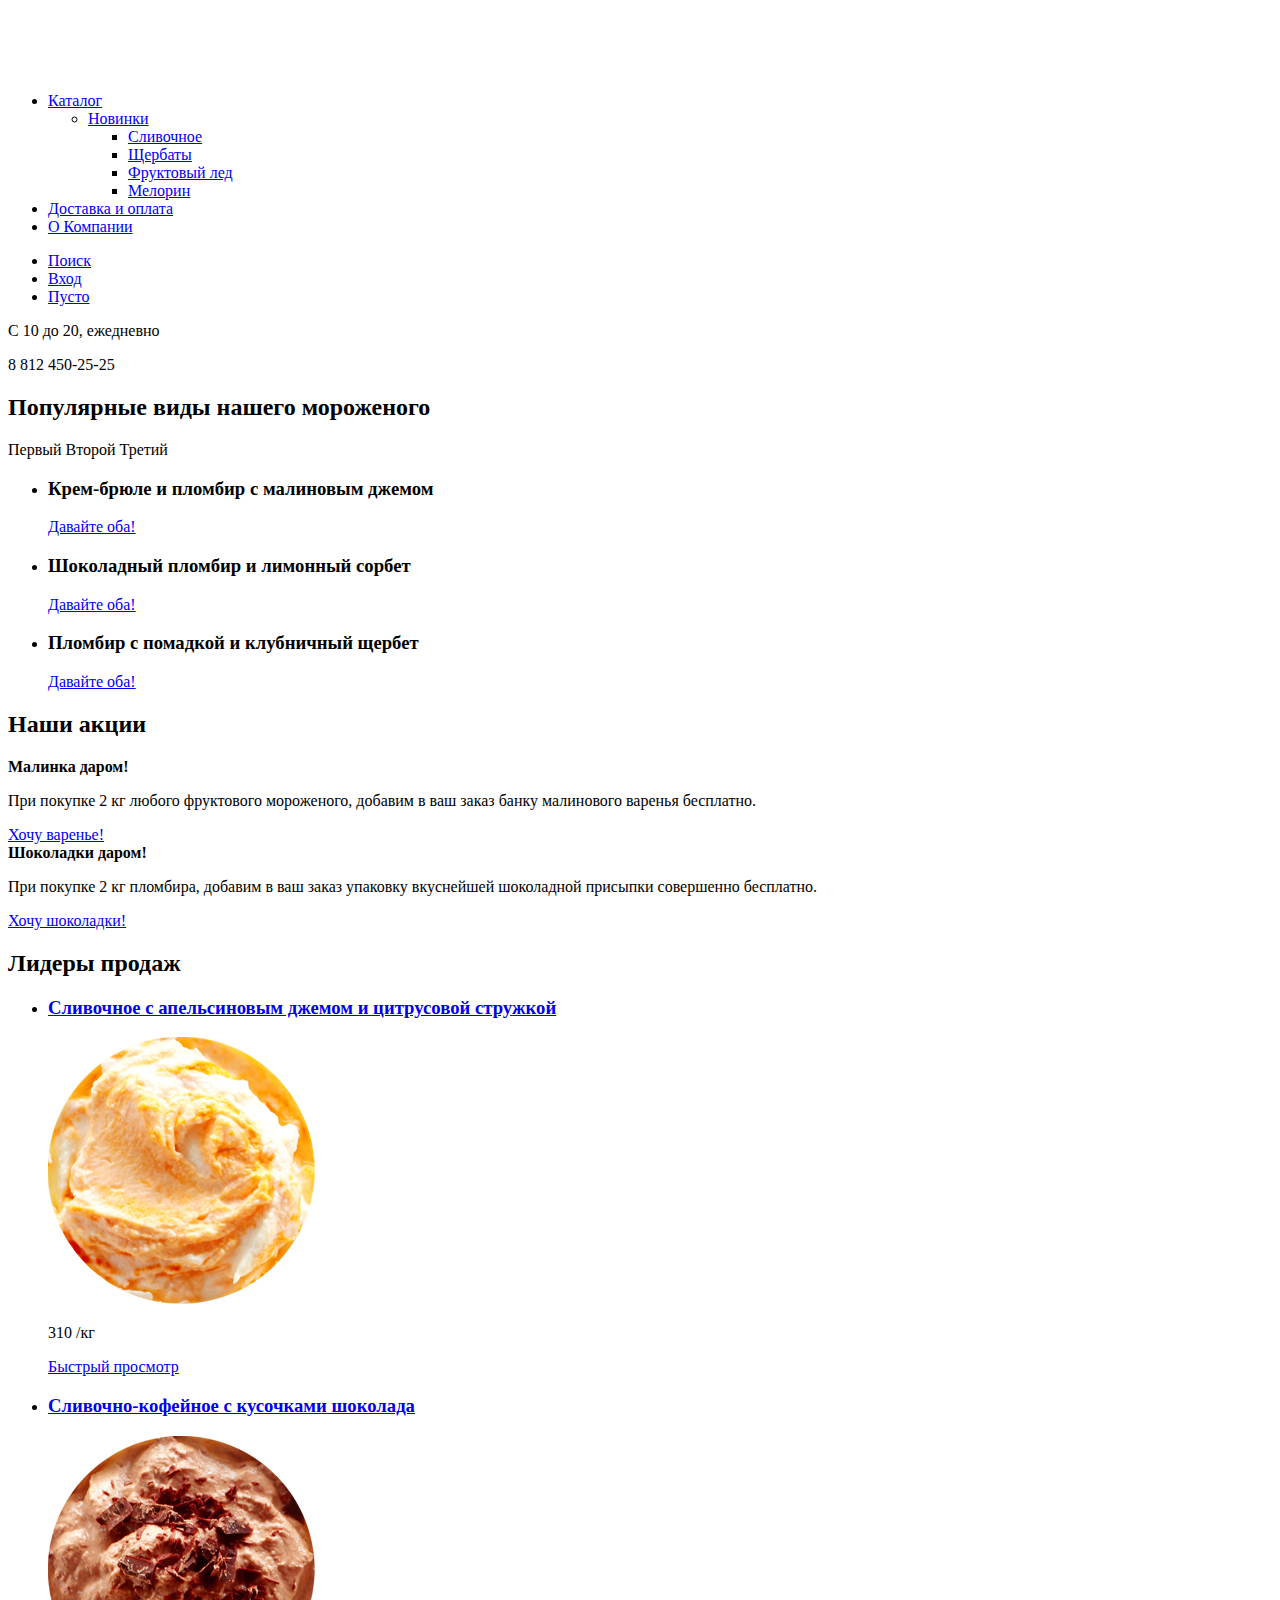
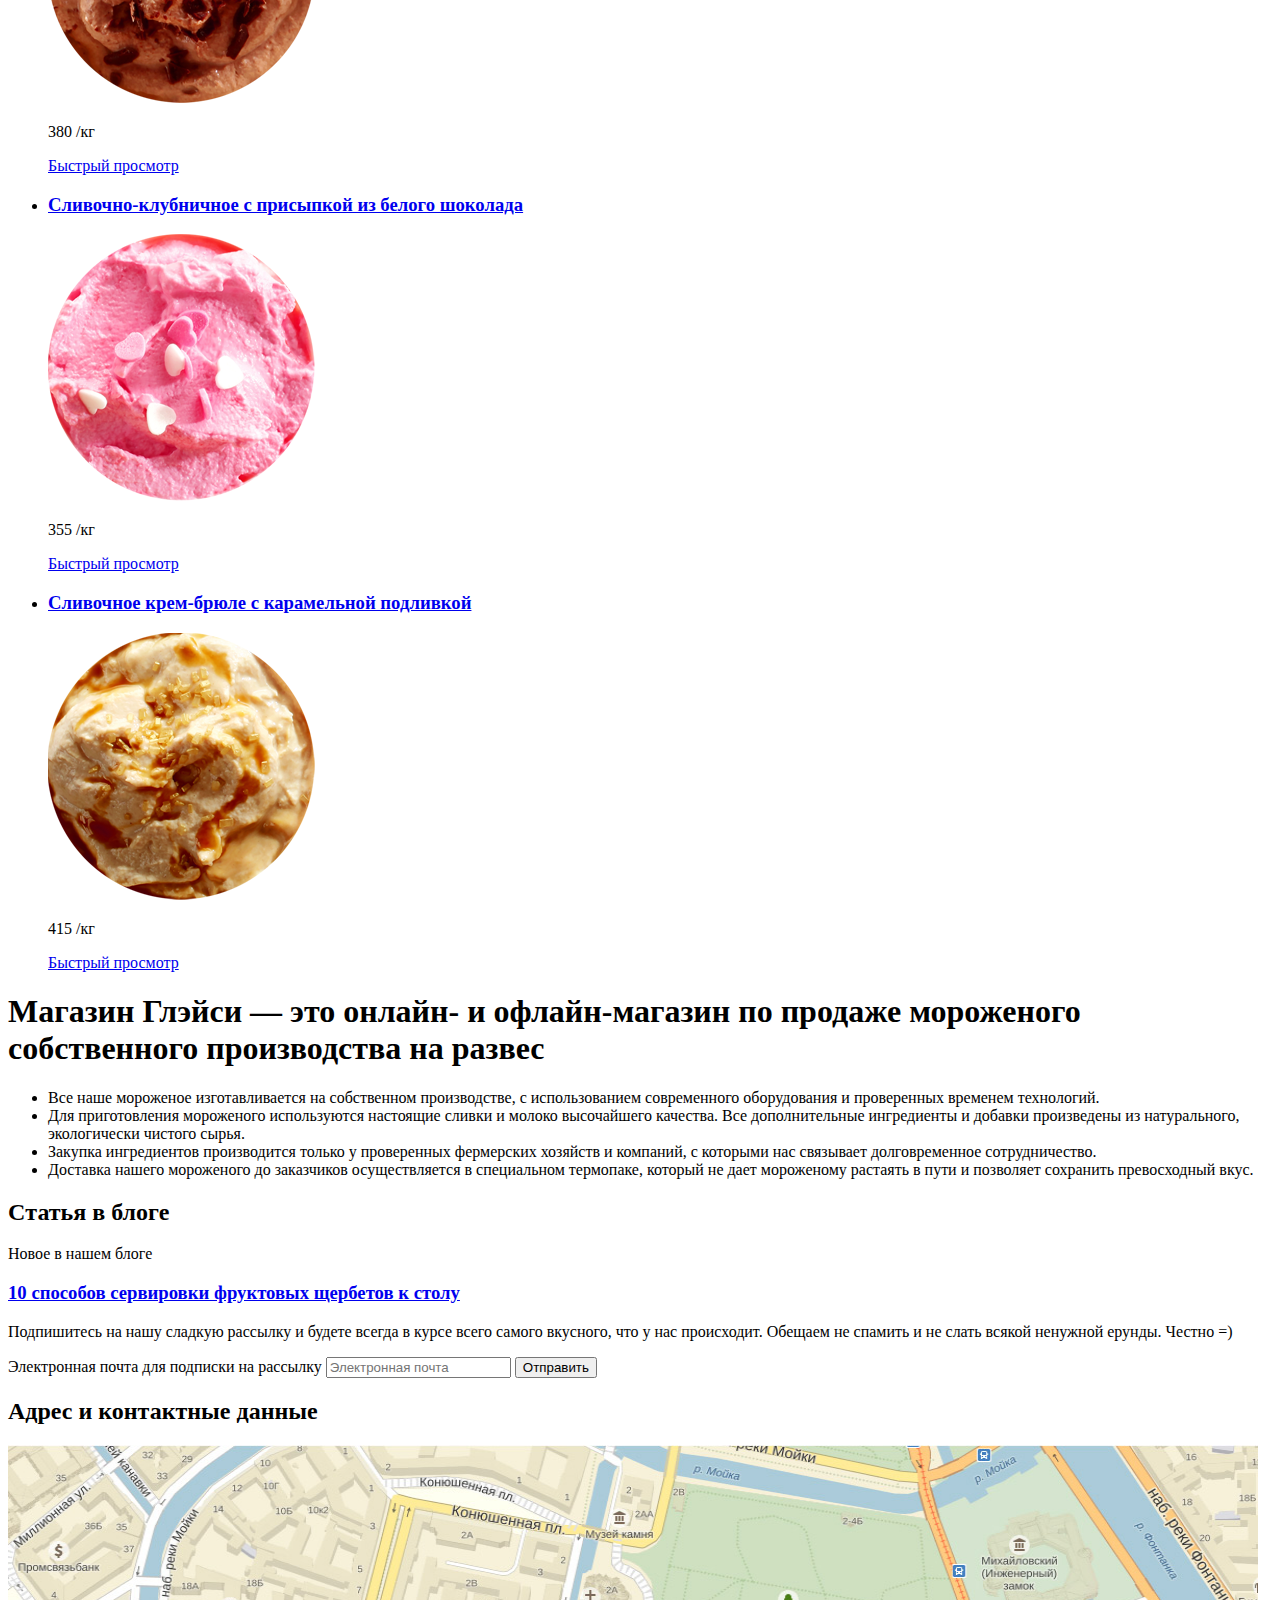
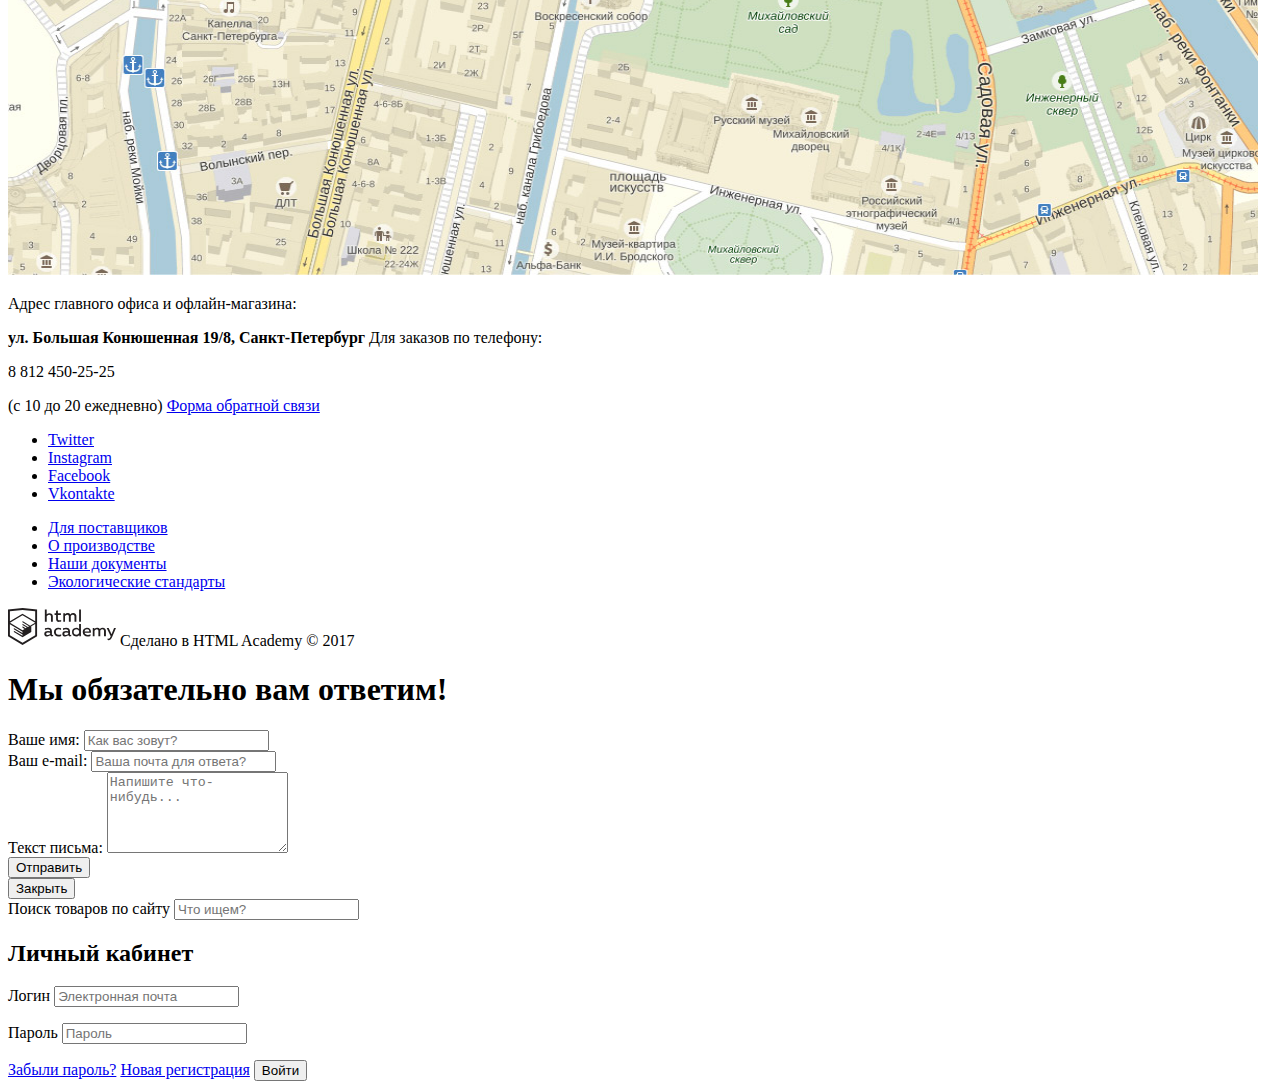
==== index.html @ c3128072 "html for index.html" ====
<!DOCTYPE html>
<html lang="ru">
  <head>
    <meta charset="utf-8">
    <title>HTML Academy: Gllacy</title>
    <link href="https://fonts.googleapis.com/css?family=Roboto:400,500,700&amp;subset=cyrillic" rel="stylesheet">
  </head>
  <body>
  	<div class="site-wrapper">
      <div class="container">
  		<header class="main-header">
  	    <nav class="main-navigation">
  	      <a class="header-logo"><img src="img/logo.svg" width="154" height="64" alt="Логотип магазина по продаже мороженого Gllacy"></a>
  	      <ul class="site-navigation">

  	        <li><a href="#">Каталог</a>
  	        	<ul class="sub-menu">
  	        		<li><a class="sub-menu-header" href="#">Новинки</a>
  	        			<ul class="sub-menu-list">
  	        				<li><a class="sub-menu-item" href="#">Сливочное</a></li>
  	        				<li><a class="sub-menu-item" href="#">Щербаты</a></li>
  	        				<li><a class="sub-menu-item" href="#">Фруктовый лед</a></li>
  	        				<li><a class="sub-menu-item" href="#">Мелорин</a></li>
  	        			</ul>
  	        		</li>
  	        	</ul>
  	        </li>
  	        <li><a href="#">Доставка и оплата</a></li>
  	        <li><a href="#">О Компании</a></li>
  	      </ul>
  	      <ul class="user-navigation">
  	      	<li><a class="search" href="#">Поиск</a></li>
  	  	    <li><a class="login" href="#">Вход</a></li>
  	  	    <li><a class="cart" href="#">Пусто</a></li>
  	      </ul>
  	    </nav>
  		</header>
    </div>
      <main>
        <div class="container">
          <p class="open-hours">С 10 до 20, ежедневно</p>
          <p class="phone">8 812 450-25-25</p>
          <section class="slider">
            <h2 class="visuallyhidden">Популярные виды нашего мороженого</h2>
            <div class="slider-controls">
              <label for="product-1">Первый</label>
              <label for="product-2">Второй</label>
              <label for="product-3">Третий</label>
            </div>
            <ul class="slider-list">
              <li class="slider-item slide" id="slide1">
                <h3 class="slide-title">Крем-брюле и пломбир с малиновым джемом</h3>
                <a class="button slide-button" href="#">Давайте оба!</a>
              </li>
              <li class="slider-item slide" id="slide2">
                <h3 class="slide-title">Шоколадный пломбир и лимонный сорбет</h3>
                <a class="button slide-button" href="#">Давайте оба!</a>
              </li>
              <li class="slider-item slide" id="slide3">
                <h3 class="slide-title">Пломбир с помадкой и клубничный щербет</h3>
                <a class="button slide-button" href="#">Давайте оба!</a>
              </li>
            </ul>  
          </section>
          <section class="promo">
            <h2 class="visuallyhidden">Наши акции</h2>
            <div class="raspberry">
              <b class="promo-title">Малинка даром!</b>
              <p class="promo-description">При покупке 2 кг любого фруктового мороженого, добавим в ваш заказ банку малинового варенья бесплатно.</p>
              <a class="button promo-button" href="#">Хочу варенье!</a>
            </div>
            <div class="chocolate">
              <b class="promo-title">Шоколадки даром!</b>
              <p class="promo-description">При покупке 2 кг пломбира, добавим в ваш заказ упаковку вкуснейшей шоколадной присыпки совершенно бесплатно.</p>
              <a class="button promo-button" href="#">Хочу шоколадки!</a>
            </div>
          </section>
          <section class="hits">
            <h2 class="visuallyhidden">Лидеры продаж</h2>
            <ul class="hit-list">
              <li class="hit-item">
                <h3><a class="hit-name" href="#">Сливочное с апельсиновым джемом и цитрусовой стружкой</a></h3>
                <img src="img/ice-cream-1.png" width="267" height="267" class="hit-photo" alt="Сливочное мороженое с джемом">
                <p class="hit-price">
                  <span class="amount">310</span>
                  <span class="unit">/кг</span>
                </p>
                <a class="button hit-item-button" href="#">Быстрый просмотр</a>
              </li>
              <li class="hit-item">
                <h3><a class="hit-name" href="#">Сливочно-кофейное с кусочками шоколада</a></h3>
                <img src="img/ice-cream-2.png" width="267" height="267" class="hit-photo" alt="Мороженое шоколадного цвета с шоколадной стружкой">
                <p class="hit-price">
                  <span class="amount">380</span>
                  <span class="unit">/кг</span>
                </p>
                <a class="button hit-item-button" href="#">Быстрый просмотр</a>
              </li>
              <li class="hit-item">
                <h3><a class="hit-name" href="#">Сливочно-клубничное с присыпкой из белого шоколада</a></h3>
                <img src="img/ice-cream-3.png" width="267" height="267" class="hit-photo" alt="Мороженое розового цвета с присыпкой в форме сердец">
                <p class="hit-price">
                  <span class="amount">355</span>
                  <span class="unit">/кг</span>
                </p>
                <a class="button hit-item-button" href="#">Быстрый просмотр</a>
              </li>
              <li class="hit-item">
                <h3><a class="hit-name" href="#">Сливочное крем-брюле с карамельной подливкой</a></h3>
                <img src="img/ice-cream-4.png" width="267" height="267" class="hit-photo" alt="Мороженое кремового цвета с карамелью и жженым сахаром">
                <p class="hit-price">
                  <span class="amount">415</span>
                  <span class="unit">/кг</span>
                </p>
                <a class="button hit-item-button" href="#">Быстрый просмотр</a>
              </li>
            </ul>
          </section>
          <section class="seo">
            <h1 class="seo-title">Магазин Глэйси — это онлайн- и офлайн-магазин по продаже мороженого собственного производства на развес</h1>
            <ul class="seo-list">
              <li class="seo-item">Все наше мороженое изготавливается на собственном производстве, с использованием современного оборудования и проверенных временем технологий.</li>
              <li class="seo-item">Для приготовления мороженого используются настоящие сливки и молоко высочайшего качества. Все дополнительные ингредиенты и добавки произведены из натурального, экологически чистого сырья.</li>
              <li class="seo-item">Закупка ингредиентов  производится только у проверенных фермерских хозяйств и компаний, с которыми нас связывает долговременное сотрудничество.</li>
              <li class="seo-item">Доставка нашего мороженого до заказчиков осуществляется в специальном термопаке, который не дает мороженому растаять в пути и позволяет сохранить превосходный вкус.</li>
            </ul>
          </section>
          <section class="blog">
            <h2 class="visuallyhidden">Cтатья в блоге</h2>
            <article>
              <p class="blog-new">Новое в нашем блоге</p>
              <h3><a class="blog-title" href="#">10 способов сервировки фруктовых щербетов к столу</a></h3>
            </article> 
            <aside class="subscribe">
             <p class="subscribe-description">Подпишитесь на нашу сладкую рассылку и будете всегда в курсе всего самого вкусного, что у нас происходит. Обещаем не спамить и не слать всякой ненужной ерунды. Честно =)</p>
             <form class="subscribe-form" action="https://echo.htmlacademy.ru" method="post">
              <label class="visuallyhidden" for="subscription-email">Электронная почта для подписки на рассылку</label>
              <input type="email" name="email" id="subscription-email" placeholder="Электронная почта">
              <input class="button subscribe-button" type="submit" name="subscribe" value="Отправить">
             </form>
            </aside>
          </section>
        </div>
          <section class="location">
            <h2 class="visuallyhidden">Адрес и контактные данные</h2>
            <img class="map" src="img/map.jpg" width="1250" height="430" alt="Местоположение главного офиса на карте Санкт-Петербурга">
            <div class="container">
            <div class="contacts">
              <p>Адрес главного офиса и офлайн-магазина:</p>
              <b class="address">ул. Большая Конюшенная 19/8, Санкт-Петербург</b>
              <span>Для заказов по телефону:</span>
              <p class="order-phone">8 812 450-25-25</p>
              <span class="order-hours">(с 10 до 20 ежедневно)</span>
              <a class="button contacts-button" href="#">Форма обратной связи</a>
            </div>
          </div>
          </section>
          <footer class="page-footer">
            <div class="container">
            <ul class="footer-social">
             <li><a class="social-button" href="#"><span class="visuallyhidden">Twitter</span></a></li>
             <li><a class="social-button" href="#"><span class="visuallyhidden">Instagram</span></a></li>
             <li><a class="social-button" href="#"><span class="visuallyhidden">Facebook</span></a></li>
             <li><a class="social-button" href="#"><span class="visuallyhidden">Vkontakte</span></a></li>
            </ul>
            <ul class="footer-about">
              <li><a class="about-item" href="#">Для поставщиков</a></li>
              <li><a class="about-item" href="#">О производстве</a></li>
              <li><a class="about-item" href="#">Наши документы</a></li>
              <li><a class="about-item" href="#">Экологические стандарты</a></li>
            </ul>
            <p class="footer-copyright">
              <a class="developer-logo" href="https://htmlacademy.ru/intensive/htmlcss"><svg id="Layer_1" width="108" height="39" data-name="Layer 1" xmlns="http://www.w3.org/2000/svg" viewBox="0 0 108.08 36.85"><title>HTML Academy</title><path d="M44.61,26.88a2,2,0,0,0,.55-0.1v1.33a3.25,3.25,0,0,1-1.18.21,1.67,1.67,0,0,1-1.67-1,4.84,4.84,0,0,1-3.14,1.08c-1.51,0-2.91-.83-2.91-2.55,0-2.13,2-2.79,3.71-2.79a11.08,11.08,0,0,1,2.17.25v-0.3c0-1-.76-1.77-2.19-1.77a7.42,7.42,0,0,0-3,.64v-1.7a10.21,10.21,0,0,1,3.19-.55c2.36,0,3.81,1.12,3.81,3.65v3a0.54,0.54,0,0,0,.49.59h0.17Zm-6.44-1.13A1.35,1.35,0,0,0,39.63,27h0.11a3.39,3.39,0,0,0,2.41-1V24.58a9.72,9.72,0,0,0-1.81-.21c-1,0-2.16.33-2.16,1.38h0Zm12.36-6.11a5,5,0,0,1,2.57.64V22a4.08,4.08,0,0,0-2.3-.7,2.75,2.75,0,1,0,0,5.49,5,5,0,0,0,2.43-.64v1.71a6.27,6.27,0,0,1-2.76.57A4.21,4.21,0,0,1,46,24.51q0-.21,0-0.41a4.32,4.32,0,0,1,4.18-4.46h0.38Zm12.17,7.24a2,2,0,0,0,.55-0.1v1.33a3.25,3.25,0,0,1-1.18.21,1.67,1.67,0,0,1-1.67-1,4.84,4.84,0,0,1-3.14,1.08c-1.51,0-2.91-.83-2.91-2.55,0-2.13,2-2.79,3.71-2.79a11.08,11.08,0,0,1,2.17.25v-0.3c0-1-.76-1.77-2.19-1.77a7.42,7.42,0,0,0-3,.64v-1.7a10.21,10.21,0,0,1,3.19-.55c2.36,0,3.81,1.12,3.81,3.65v3a0.54,0.54,0,0,0,.49.59h0.17Zm-6.44-1.13A1.35,1.35,0,0,0,57.73,27h0.11a3.39,3.39,0,0,0,2.41-1V24.58a9.72,9.72,0,0,0-1.81-.21c-1.06,0-2.16.33-2.16,1.38h0ZM73,16V28.2H71.35V26.88a3.88,3.88,0,0,1-3.19,1.54,4.4,4.4,0,0,1,0-8.78,3.81,3.81,0,0,1,3,1.3V16H73Zm-4.53,5.22a2.76,2.76,0,1,0,0,5.52A2.86,2.86,0,0,0,71.15,25V23A2.91,2.91,0,0,0,68.49,21.27ZM79,19.64c3.31,0,4.46,2.68,3.92,5.09H76.7c0.21,1.5,1.67,2.11,3.19,2.11a6.11,6.11,0,0,0,2.64-.59v1.6a7.14,7.14,0,0,1-3,.57C77,28.42,74.78,27,74.78,24a4.18,4.18,0,0,1,4-4.39H79Zm0.09,1.54a2.28,2.28,0,0,0-2.44,2.1v0.06H81.3A2,2,0,0,0,79.13,21.18Zm5.73,7V19.87h1.65v1a3.81,3.81,0,0,1,2.78-1.27A2.86,2.86,0,0,1,91.89,21a4.12,4.12,0,0,1,2.91-1.33A3.06,3.06,0,0,1,98,23V28.2h-1.9V23.05a1.59,1.59,0,0,0-1.42-1.75H94.42a2.8,2.8,0,0,0-2.07,1.12V28.2h-1.9V23.05A1.59,1.59,0,0,0,89,21.31H88.8a3,3,0,0,0-2.21,1.29v5.63H84.86Zm21.31-8.33h1.9l-3.91,9.46c-0.9,2.17-2.09,2.86-3.35,2.86a4.76,4.76,0,0,1-1.1-.14V30.46a2.86,2.86,0,0,0,.85.12c0.9,0,1.58-.64,2.07-1.9l0.17-.42-4-8.4h2l2.86,6.29ZM38.73,1.46V6.22a3.81,3.81,0,0,1,2.7-1.14,3.25,3.25,0,0,1,3.44,3.4v5.15H43V8.72a1.81,1.81,0,0,0-1.61-2h-0.3a2.93,2.93,0,0,0-2.32,1.39v5.52h-1.9V1.46h1.9ZM49.94,2.31v3h3V6.91h-3v3.81c0,1.1.5,1.46,1.58,1.46a4.49,4.49,0,0,0,1.69-.33v1.6A6.8,6.8,0,0,1,51,13.8a2.55,2.55,0,0,1-2.86-2.74V6.89H46.58V5.26h1.5V2.74Zm5.4,11.31V5.28H57v1A3.81,3.81,0,0,1,59.77,5a2.86,2.86,0,0,1,2.6,1.33A4.12,4.12,0,0,1,65.28,5,3.06,3.06,0,0,1,68.44,8.4v5.21h-1.9V8.46a1.59,1.59,0,0,0-1.42-1.75H64.89a2.8,2.8,0,0,0-2.07,1.12v5.78h-1.9V8.46A1.59,1.59,0,0,0,59.5,6.71H59.27A3,3,0,0,0,57.06,8v5.63H55.34ZM71.17,1.45H73V13.6H71.17V1.45ZM14.71,0H14.55L0,1.54V28.21l14.55,8.66,14.55-8.66V1.54Zm12.5,27.1L14.55,34.64,1.9,27.12V16.18l12.59,7.5V25L5.86,19.9v1.31l8.68,5.21v1.39L5.87,22.65V24l8.68,5.21,8.75-5.24V18.31L27.2,16V27.12Zm0-12.53-3.48,2-1.6,1L14.51,13v1.31L21,18.23H21l-0.14.09-1,.54-5.37-3.2V17l4.24,2.52-1,.67-3.2-1.9v1.31l2.1,1.24L14.5,22.1,2,14.65,14.51,7.11Zm0-1.32L14.49,5.76,1.91,13.25v-10L14.56,1.92,27.21,3.25v10h0Z" transform="translate(0 -0.02)" fill="#231f20"/></svg></a>
              <span class="developer-info">Сделано в HTML Academy © 2017</span>
            </p>
          </div>
          </footer>
      </main>
 		</div>

    <section class="modal">
      <h1 class="contact-us">Мы обязательно вам ответим!</h1>
      <form class="contact-form" action="https://echo.htmlacademy.ru" method="post">
        <div class="contact-item-group">
          <div class="contact-item">
            <label for="name-field" class="visuallyhidden">Ваше имя:</label>
            <input id="name-field" type="text" name="name" value="" placeholder="Как вас зовут?">
          </div>
          <div class="contact-item">
            <label for="email-field" class="visuallyhidden">Ваш e-mail:</label>
            <input id="email-field" type="text" name="email" value="" placeholder="Ваша почта для ответа?">
          </div>
        </div>
        <div class="contact-item">
          <label for="comment-field" class="visuallyhidden">Текст письма:</label>
          <textarea id="comment-field" name="comment" rows="5" placeholder="Напишите что-нибудь..."></textarea>
        </div>
        <button class="button modal-button" type="submit">Отправить</button>
      </form>
      <button class="modal-close" type="button">Закрыть</button>
    </section>

    <section class="search-content">
      <form class="nav-search" action="https://echo.htmlacademy.ru" method="get">
        <label class="visuallyhidden" for="search-input">Поиск товаров по сайту</label>
        <input type="search" name="navigation-search" id="search-input" placeholder="Что ищем?">
      </form>
    </section>

    <section class="modal-login">
      <h2 class="visuallyhidden">Личный кабинет</h2>
      <form class="login-form" action="https://echo.htmlacademy.ru" method="post">
        <p>
          <label class="visuallyhidden" for="user-email">Логин</label>
          <input class="login-input" id="user-email" type="email" name="email" placeholder="Электронная почта">
        </p>
        <p>
          <label class="visuallyhidden" for="user-password">Пароль</label>
          <input class="login-input" id="user-password" type="password" name="password" placeholder="Пароль">
        </p>
        <a class="restore" href="#">Забыли пароль?</a>
        <a class="signup" href="#">Новая регистрация</a>
        <button class="button" type="submit">Войти</button>
      </form>
    </section>

  </body>

</html>
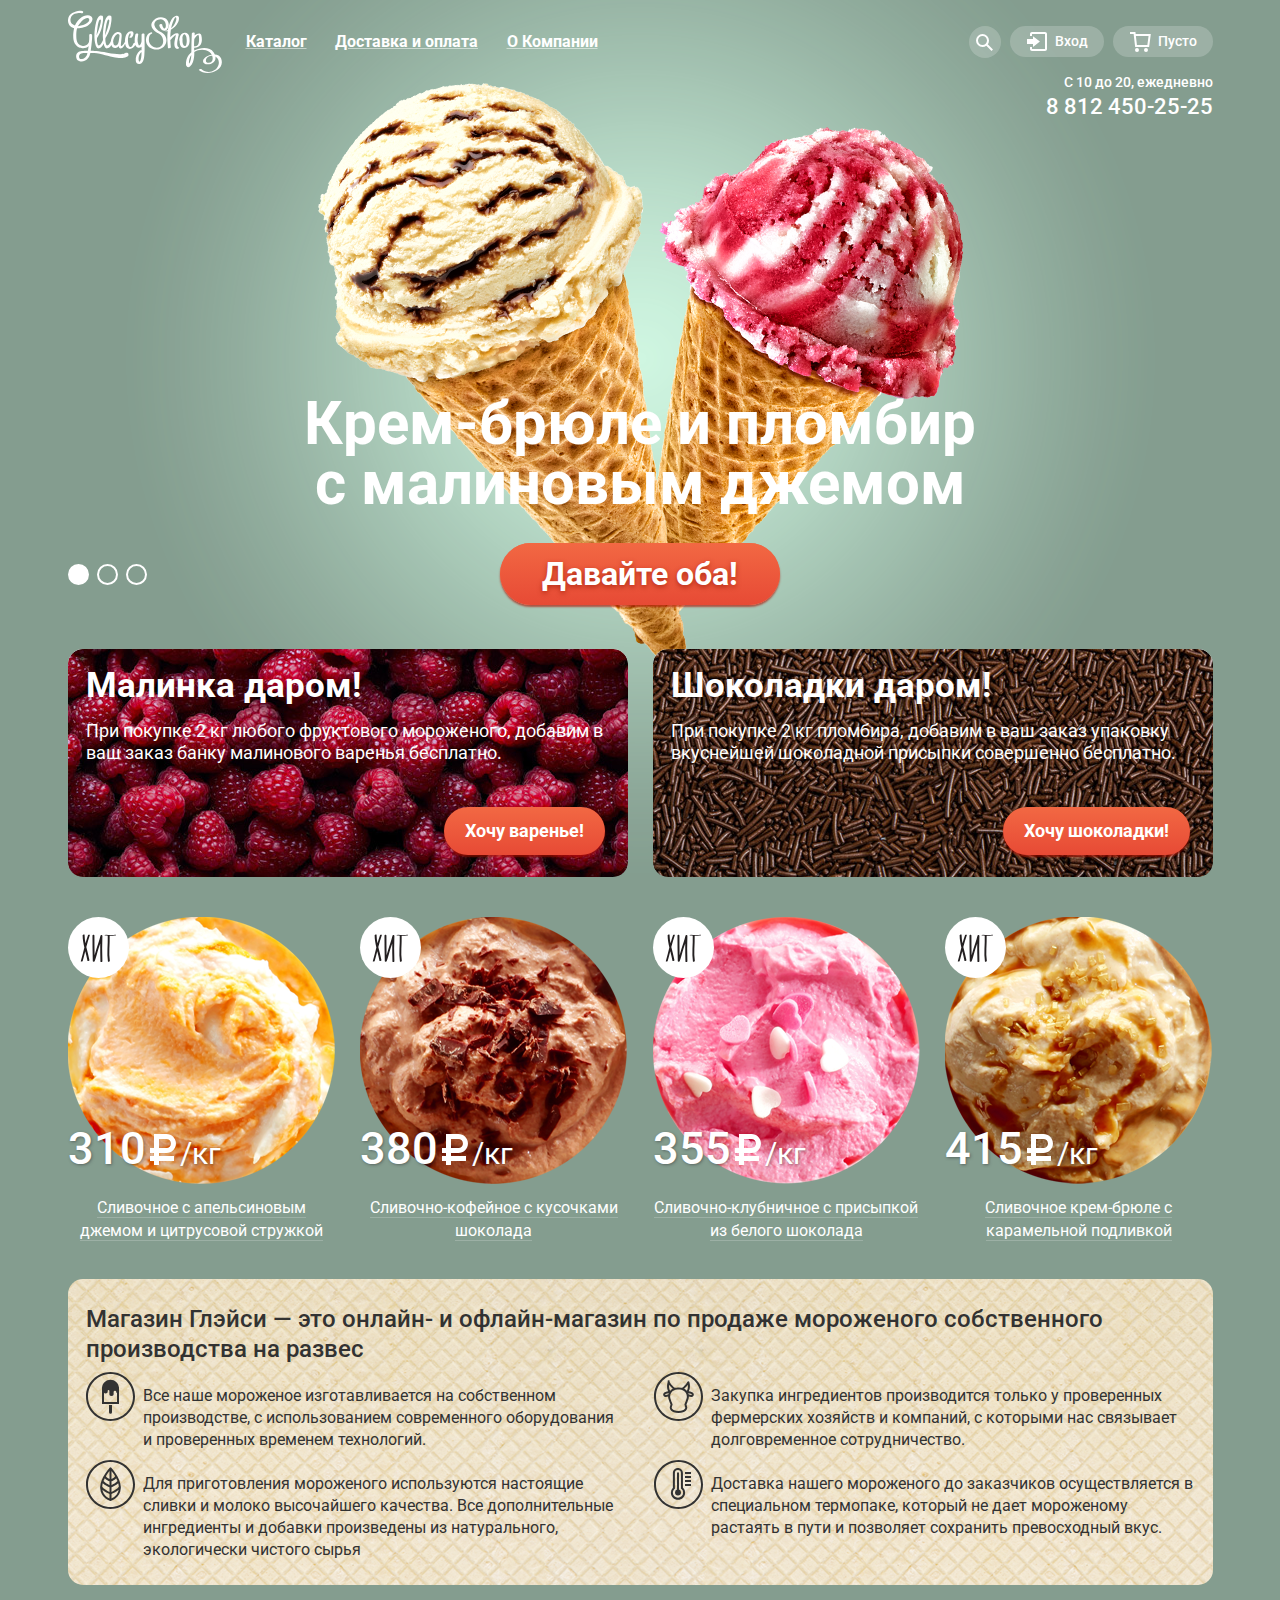
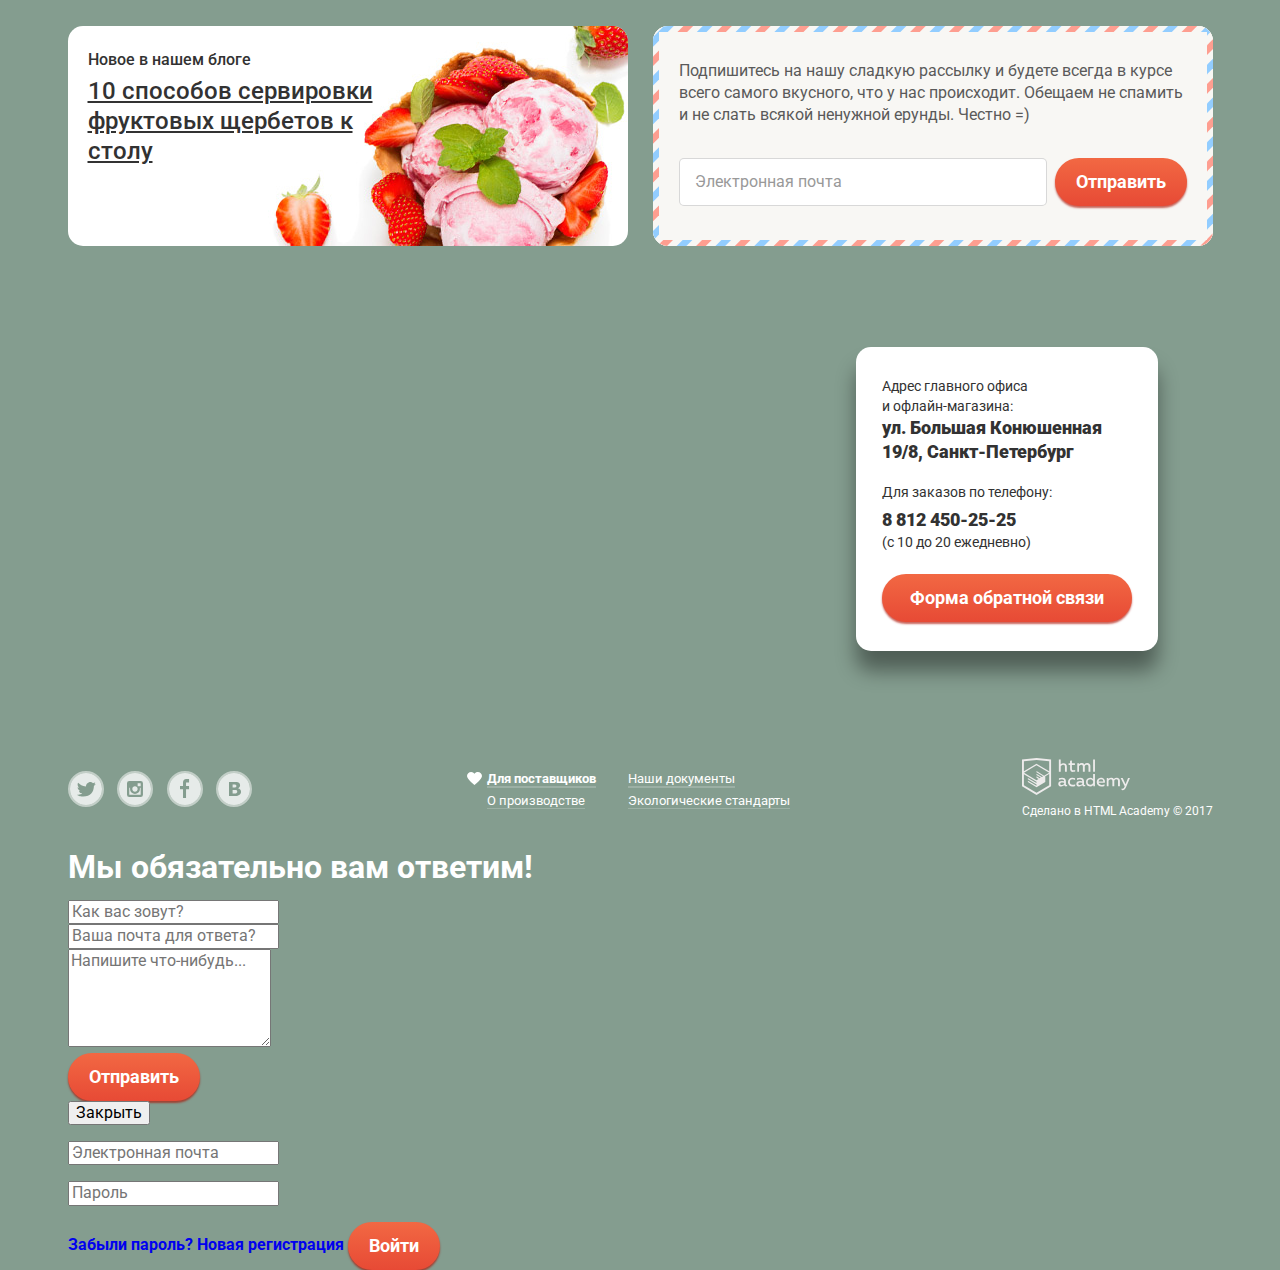
==== commit 0c7bb90a: "Added styles to index.html" ====
--- a/index.html
+++ b/index.html
@@ -4,8 +4,13 @@
     <meta charset="utf-8">
     <title>HTML Academy: Gllacy</title>
     <link href="https://fonts.googleapis.com/css?family=Roboto:400,500,700&amp;subset=cyrillic" rel="stylesheet">
+    <link href="css/normalize.min.css" rel="stylesheet">
+    <link href="css/style.css" rel="stylesheet">
   </head>
   <body>
+    <input class="visuallyhidden" type="radio" id="product-1" name="toggle" checked>
+    <input class="visuallyhidden" type="radio" id="product-2" name="toggle">
+    <input class="visuallyhidden" type="radio" id="product-3" name="toggle">
   	<div class="site-wrapper">
       <div class="container">
   		<header class="main-header">
@@ -13,33 +18,40 @@
   	      <a class="header-logo"><img src="img/logo.svg" width="154" height="64" alt="Логотип магазина по продаже мороженого Gllacy"></a>
   	      <ul class="site-navigation">
 
-  	        <li><a href="#">Каталог</a>
+  	        <li><a class="site-navigation-item" href="#">Каталог</a>
   	        	<ul class="sub-menu">
   	        		<li><a class="sub-menu-header" href="#">Новинки</a>
   	        			<ul class="sub-menu-list">
-  	        				<li><a class="sub-menu-item" href="#">Сливочное</a></li>
-  	        				<li><a class="sub-menu-item" href="#">Щербаты</a></li>
-  	        				<li><a class="sub-menu-item" href="#">Фруктовый лед</a></li>
-  	        				<li><a class="sub-menu-item" href="#">Мелорин</a></li>
+  	        				<li class="sub-menu-item"><a href="#">Сливочное</a></li>
+  	        				<li class="sub-menu-item"><a href="#">Щербеты</a></li>
+  	        				<li class="sub-menu-item"><a href="#">Фруктовый лед</a></li>
+  	        				<li class="sub-menu-item"><a href="№">Мелорин</a></li>
   	        			</ul>
   	        		</li>
   	        	</ul>
   	        </li>
-  	        <li><a href="#">Доставка и оплата</a></li>
-  	        <li><a href="#">О Компании</a></li>
+  	        <li><a class="site-navigation-item" href="#">Доставка и оплата</a></li>
+  	        <li><a class="site-navigation-item" href="#">О Компании</a></li>
   	      </ul>
   	      <ul class="user-navigation">
-  	      	<li><a class="search" href="#">Поиск</a></li>
+  	      	<li><a class="search" href="#"><span class="visuallyhidden">Поиск</span><svg height="17" viewBox="0 0 17 17" width="17" xmlns="http://www.w3.org/2000/svg"><path d="m16.958 15.527-5.208-5.207a6.455 6.455 0 0 0 1.25-3.82 6.5 6.5 0 1 0 -6.5 6.5 6.465 6.465 0 0 0 3.839-1.263l5.205 5.204zm-10.458-4.527c-2.481 0-4.5-2.019-4.5-4.5s2.019-4.5 4.5-4.5 4.5 2.019 4.5 4.5-2.019 4.5-4.5 4.5z" fill="#fff"/></svg></a>
+              <form class="nav-search" action="https://echo.htmlacademy.ru" method="get">
+                <label class="visuallyhidden" for="search-input">Поиск товаров по сайту</label>
+                <input type="search" name="navigation-search" id="search-input" placeholder="Что ищем?">
+              </form>
+            </li>
   	  	    <li><a class="login" href="#">Вход</a></li>
-  	  	    <li><a class="cart" href="#">Пусто</a></li>
+  	  	    <li><a class="cart" href="#">Пусто</a><span class="visuallyhidden">Корзина</span></li>
   	      </ul>
   	    </nav>
   		</header>
-    </div>
+
       <main>
-        <div class="container">
-          <p class="open-hours">С 10 до 20, ежедневно</p>
-          <p class="phone">8 812 450-25-25</p>
+
+          <div class="contact-details">
+            <p class="open-hours">С 10 до 20, ежедневно</p>
+            <p class="phone">8 812 450-25-25</p>
+          </div>
           <section class="slider">
             <h2 class="visuallyhidden">Популярные виды нашего мороженого</h2>
             <div class="slider-controls">
@@ -57,19 +69,19 @@
                 <a class="button slide-button" href="#">Давайте оба!</a>
               </li>
               <li class="slider-item slide" id="slide3">
-                <h3 class="slide-title">Пломбир с помадкой и клубничный щербет</h3>
+                <h3 class="slide-title">Пломбир с помадкой<br> и клубничный щербет</h3>
                 <a class="button slide-button" href="#">Давайте оба!</a>
               </li>
             </ul>  
           </section>
           <section class="promo">
             <h2 class="visuallyhidden">Наши акции</h2>
-            <div class="raspberry">
+            <div class="promo-banner raspberry">
               <b class="promo-title">Малинка даром!</b>
               <p class="promo-description">При покупке 2 кг любого фруктового мороженого, добавим в ваш заказ банку малинового варенья бесплатно.</p>
               <a class="button promo-button" href="#">Хочу варенье!</a>
             </div>
-            <div class="chocolate">
+            <div class="promo-banner chocolate">
               <b class="promo-title">Шоколадки даром!</b>
               <p class="promo-description">При покупке 2 кг пломбира, добавим в ваш заказ упаковку вкуснейшей шоколадной присыпки совершенно бесплатно.</p>
               <a class="button promo-button" href="#">Хочу шоколадки!</a>
@@ -82,37 +94,33 @@
                 <h3><a class="hit-name" href="#">Сливочное с апельсиновым джемом и цитрусовой стружкой</a></h3>
                 <img src="img/ice-cream-1.png" width="267" height="267" class="hit-photo" alt="Сливочное мороженое с джемом">
                 <p class="hit-price">
-                  <span class="amount">310</span>
-                  <span class="unit">/кг</span>
-                </p>
-                <a class="button hit-item-button" href="#">Быстрый просмотр</a>
+                  <span class="amount">310<span class="visuallyhidden">рублей</span></span>
+                  <span class="unit">/кг</span>
+                </p>
               </li>
               <li class="hit-item">
                 <h3><a class="hit-name" href="#">Сливочно-кофейное с кусочками шоколада</a></h3>
                 <img src="img/ice-cream-2.png" width="267" height="267" class="hit-photo" alt="Мороженое шоколадного цвета с шоколадной стружкой">
                 <p class="hit-price">
-                  <span class="amount">380</span>
-                  <span class="unit">/кг</span>
-                </p>
-                <a class="button hit-item-button" href="#">Быстрый просмотр</a>
+                  <span class="amount">380<span class="visuallyhidden">рублей</span></span>
+                  <span class="unit">/кг</span>
+                </p>
               </li>
               <li class="hit-item">
                 <h3><a class="hit-name" href="#">Сливочно-клубничное с присыпкой из белого шоколада</a></h3>
                 <img src="img/ice-cream-3.png" width="267" height="267" class="hit-photo" alt="Мороженое розового цвета с присыпкой в форме сердец">
                 <p class="hit-price">
-                  <span class="amount">355</span>
-                  <span class="unit">/кг</span>
-                </p>
-                <a class="button hit-item-button" href="#">Быстрый просмотр</a>
+                  <span class="amount">355<span class="visuallyhidden">рублей</span></span>
+                  <span class="unit">/кг</span>
+                </p>
               </li>
               <li class="hit-item">
                 <h3><a class="hit-name" href="#">Сливочное крем-брюле с карамельной подливкой</a></h3>
                 <img src="img/ice-cream-4.png" width="267" height="267" class="hit-photo" alt="Мороженое кремового цвета с карамелью и жженым сахаром">
                 <p class="hit-price">
-                  <span class="amount">415</span>
-                  <span class="unit">/кг</span>
-                </p>
-                <a class="button hit-item-button" href="#">Быстрый просмотр</a>
+                  <span class="amount">415<span class="visuallyhidden">рублей</span></span>
+                  <span class="unit">/кг</span>
+                </p>
               </li>
             </ul>
           </section>
@@ -120,63 +128,64 @@
             <h1 class="seo-title">Магазин Глэйси — это онлайн- и офлайн-магазин по продаже мороженого собственного производства на развес</h1>
             <ul class="seo-list">
               <li class="seo-item">Все наше мороженое изготавливается на собственном производстве, с использованием современного оборудования и проверенных временем технологий.</li>
-              <li class="seo-item">Для приготовления мороженого используются настоящие сливки и молоко высочайшего качества. Все дополнительные ингредиенты и добавки произведены из натурального, экологически чистого сырья.</li>
               <li class="seo-item">Закупка ингредиентов  производится только у проверенных фермерских хозяйств и компаний, с которыми нас связывает долговременное сотрудничество.</li>
+              <li class="seo-item">Для приготовления мороженого используются настоящие сливки и молоко высочайшего качества. Все дополнительные ингредиенты и добавки произведены из натурального, экологически чистого сырья</li>
               <li class="seo-item">Доставка нашего мороженого до заказчиков осуществляется в специальном термопаке, который не дает мороженому растаять в пути и позволяет сохранить превосходный вкус.</li>
             </ul>
           </section>
           <section class="blog">
             <h2 class="visuallyhidden">Cтатья в блоге</h2>
-            <article>
+            <article class="promo-banner article">
               <p class="blog-new">Новое в нашем блоге</p>
-              <h3><a class="blog-title" href="#">10 способов сервировки фруктовых щербетов к столу</a></h3>
+              <h3><a class="article-title" href="#">10 способов сервировки фруктовых щербетов к столу</a></h3>
             </article> 
-            <aside class="subscribe">
+            <aside class="promo-banner subscribe">
              <p class="subscribe-description">Подпишитесь на нашу сладкую рассылку и будете всегда в курсе всего самого вкусного, что у нас происходит. Обещаем не спамить и не слать всякой ненужной ерунды. Честно =)</p>
              <form class="subscribe-form" action="https://echo.htmlacademy.ru" method="post">
               <label class="visuallyhidden" for="subscription-email">Электронная почта для подписки на рассылку</label>
-              <input type="email" name="email" id="subscription-email" placeholder="Электронная почта">
+              <input class="subscribe-input" type="email" name="email" id="subscription-email" placeholder="Электронная почта">
               <input class="button subscribe-button" type="submit" name="subscribe" value="Отправить">
              </form>
             </aside>
           </section>
-        </div>
           <section class="location">
             <h2 class="visuallyhidden">Адрес и контактные данные</h2>
-            <img class="map" src="img/map.jpg" width="1250" height="430" alt="Местоположение главного офиса на карте Санкт-Петербурга">
-            <div class="container">
+            <iframe src="https://www.google.com/maps/embed?pb=!1m18!1m12!1m3!1d1998.6037872533277!2d30.320858716096975!3d59.93871648187614!2m3!1f0!2f0!3f0!3m2!1i1024!2i768!4f13.1!3m3!1m2!1s0x4696310fca145cc1%3A0x42b32648d8238007!2z0JHQvtC70YzRiNCw0Y8g0JrQvtC90Y7RiNC10L3QvdCw0Y8g0YPQuy4sIDE5LzgsINCh0LDQvdC60YIt0J_QtdGC0LXRgNCx0YPRgNCzLCDQoNC-0YHRgdC40Y8sIDE5MTE4Ng!5e0!3m2!1sru!2spl!4v1534325967196" width="1145" height="450" allowfullscreen></iframe>
             <div class="contacts">
-              <p>Адрес главного офиса и офлайн-магазина:</p>
-              <b class="address">ул. Большая Конюшенная 19/8, Санкт-Петербург</b>
-              <span>Для заказов по телефону:</span>
-              <p class="order-phone">8 812 450-25-25</p>
-              <span class="order-hours">(с 10 до 20 ежедневно)</span>
+              <p class="address">Адрес главного офиса<br> и офлайн-магазина:</p>
+              <b class="address-details">ул. Большая Конюшенная 19/8, Санкт-Петербург</b>
+              <p class="order-phone">Для заказов по телефону:</p>
+              <b class="phone-details">8 812 450-25-25</b>
+              <p class="order-hours">(с 10 до 20 ежедневно)</p>
               <a class="button contacts-button" href="#">Форма обратной связи</a>
             </div>
-          </div>
-          </section>
+          </section>
+ 
+          </main>
           <footer class="page-footer">
-            <div class="container">
+
             <ul class="footer-social">
-             <li><a class="social-button" href="#"><span class="visuallyhidden">Twitter</span></a></li>
-             <li><a class="social-button" href="#"><span class="visuallyhidden">Instagram</span></a></li>
-             <li><a class="social-button" href="#"><span class="visuallyhidden">Facebook</span></a></li>
-             <li><a class="social-button" href="#"><span class="visuallyhidden">Vkontakte</span></a></li>
+             <li><a class="social-button" href="#"><span class="visuallyhidden">Twitter</span><svg xmlns="http://www.w3.org/2000/svg" width="32" height="32" viewBox="0 0 32 32"><path d="M16 0C7.164 0 0 7.164 0 16c0 8.837 7.164 16 16 16 8.837 0 16-7.163 16-16 0-8.836-7.163-16-16-16zm7.944 12.809c-.251 6.516-3.463 10.832-10.992 10.702h-.486c-.447 0-4.543-.443-5.344-1.823 2.479.19 4.247-.406 5.12-1.136-1.048-.289-2.923-.461-3.251-2.848.384.104.618.221 1.299.113-1.307-.824-2.758-1.519-2.679-3.643.311.317 1.164.518 1.46.457-.768-.233-2.149-3.244-.974-4.781 1.984 1.79 4.075 3.482 7.804 3.643.227-2.214 1.24-3.699 3.168-4.325 1.84-.479 3.255.26 3.901 1.138.737-.224 1.453-.466 2.193-.685-.004.833-.569 1.463-.935 1.709.747.165 1.423-.475 1.423-.475-.184.963-1.094 1.725-1.707 1.954z"/></svg></a></li>
+             <li><a class="social-button" href="#"><span class="visuallyhidden">Instagram</span><svg xmlns="http://www.w3.org/2000/svg" width="32" height="32" viewBox="0 0 32 32"><g><path d="M20.916 16a4.938 4.938 0 1 1-9.877 0c0-.394.051-.773.138-1.14h-.897v6.838h11.396V14.86h-.897c.086.367.137.746.137 1.14z"/><path d="M15.978 18.659c1.466 0 2.659-1.193 2.659-2.659s-1.193-2.659-2.659-2.659c-1.466 0-2.659 1.193-2.659 2.659s1.192 2.659 2.659 2.659zM18.637 10.302h3.039v3.039h-3.039z"/><path d="M16 0C7.164 0 0 7.164 0 16c0 8.837 7.164 16 16 16 8.837 0 16-7.163 16-16 0-8.836-7.163-16-16-16zm7.955 21.698a2.285 2.285 0 0 1-2.279 2.279H10.279A2.285 2.285 0 0 1 8 21.698V10.302a2.286 2.286 0 0 1 2.279-2.279h11.396a2.286 2.286 0 0 1 2.279 2.279v11.396z"/></g></svg></a></li>
+             <li><a class="social-button" href="#"><span class="visuallyhidden">Facebook</span><svg xmlns="http://www.w3.org/2000/svg" width="32" height="32" viewBox="0 0 32 32"><path d="M16 0C7.164 0 0 7.163 0 16s7.164 16 16 16c8.837 0 16-7.164 16-16S24.837 0 16 0zm4.062 9.455h-3.021v3.444h3.021v3.445h-3.021v8.61H14.02v-8.61H11v-3.445h3.021V9.455c0-1.902 1.353-3.445 3.021-3.445h3.021v3.445z"/></svg></a></li>
+             <li><a class="social-button" href="#"><span class="visuallyhidden">Vkontakte</span><svg height="32" viewBox="0 0 32 32" width="32" xmlns="http://www.w3.org/2000/svg"><g><path d="m16.637 14.495c.402-.019.719-.082.951-.188.326-.145.54-.33.641-.559s.15-.496.15-.797c0-.232-.058-.465-.174-.697s-.322-.405-.617-.517c-.264-.1-.592-.155-.984-.165a76.242 76.242 0 0 0 -1.652-.014h-.339v2.965h.565c.571 0 1.057-.009 1.459-.028zm1.481 2.589c-.282-.081-.672-.125-1.166-.132a127.97 127.97 0 0 0 -1.55-.009h-.79v3.493h.264c1.014 0 1.74-.003 2.18-.009a3.2 3.2 0 0 0 1.212-.245c.377-.157.633-.364.774-.625s.214-.562.214-.9c0-.446-.088-.788-.261-1.03-.17-.241-.464-.423-.877-.543z"/><path d="m16 0c-8.836 0-16 7.164-16 16 0 8.837 7.164 16 16 16 8.837 0 16-7.163 16-16 0-8.836-7.163-16-16-16zm6.602 20.531a3.73 3.73 0 0 1 -1.124 1.327c-.552.415-1.161.71-1.823.886s-1.501.264-2.519.264h-6.121v-14.021h5.443c1.13 0 1.957.038 2.48.113a5.126 5.126 0 0 1 1.561.5c.533.27.929.632 1.189 1.087s.392.975.392 1.558c0 .678-.179 1.278-.536 1.795-.358.518-.863.92-1.517 1.208v.075c.917.182 1.642.559 2.179 1.13s.807 1.325.807 2.261c0 .678-.138 1.283-.411 1.817z"/></g></svg></a></li>
             </ul>
-            <ul class="footer-about">
-              <li><a class="about-item" href="#">Для поставщиков</a></li>
-              <li><a class="about-item" href="#">О производстве</a></li>
-              <li><a class="about-item" href="#">Наши документы</a></li>
-              <li><a class="about-item" href="#">Экологические стандарты</a></li>
-            </ul>
+            <div class="footer-suppliers">
+              <ul class="footer-suppliers-list">
+                <li><a class="footer-suppliers-item footer-suppliers-header" href="#">Для поставщиков</a></li>
+                <li><a class="footer-suppliers-item" href="#">О производстве</a></li>
+              </ul>
+              <ul class="footer-suppliers-list">
+                <li><a class="footer-suppliers-item documents" href="#">Наши документы</a></li>
+                <li><a class="footer-suppliers-item" href="#">Экологические стандарты</a></li>
+              </ul>
+            </div>
             <p class="footer-copyright">
-              <a class="developer-logo" href="https://htmlacademy.ru/intensive/htmlcss"><svg id="Layer_1" width="108" height="39" data-name="Layer 1" xmlns="http://www.w3.org/2000/svg" viewBox="0 0 108.08 36.85"><title>HTML Academy</title><path d="M44.61,26.88a2,2,0,0,0,.55-0.1v1.33a3.25,3.25,0,0,1-1.18.21,1.67,1.67,0,0,1-1.67-1,4.84,4.84,0,0,1-3.14,1.08c-1.51,0-2.91-.83-2.91-2.55,0-2.13,2-2.79,3.71-2.79a11.08,11.08,0,0,1,2.17.25v-0.3c0-1-.76-1.77-2.19-1.77a7.42,7.42,0,0,0-3,.64v-1.7a10.21,10.21,0,0,1,3.19-.55c2.36,0,3.81,1.12,3.81,3.65v3a0.54,0.54,0,0,0,.49.59h0.17Zm-6.44-1.13A1.35,1.35,0,0,0,39.63,27h0.11a3.39,3.39,0,0,0,2.41-1V24.58a9.72,9.72,0,0,0-1.81-.21c-1,0-2.16.33-2.16,1.38h0Zm12.36-6.11a5,5,0,0,1,2.57.64V22a4.08,4.08,0,0,0-2.3-.7,2.75,2.75,0,1,0,0,5.49,5,5,0,0,0,2.43-.64v1.71a6.27,6.27,0,0,1-2.76.57A4.21,4.21,0,0,1,46,24.51q0-.21,0-0.41a4.32,4.32,0,0,1,4.18-4.46h0.38Zm12.17,7.24a2,2,0,0,0,.55-0.1v1.33a3.25,3.25,0,0,1-1.18.21,1.67,1.67,0,0,1-1.67-1,4.84,4.84,0,0,1-3.14,1.08c-1.51,0-2.91-.83-2.91-2.55,0-2.13,2-2.79,3.71-2.79a11.08,11.08,0,0,1,2.17.25v-0.3c0-1-.76-1.77-2.19-1.77a7.42,7.42,0,0,0-3,.64v-1.7a10.21,10.21,0,0,1,3.19-.55c2.36,0,3.81,1.12,3.81,3.65v3a0.54,0.54,0,0,0,.49.59h0.17Zm-6.44-1.13A1.35,1.35,0,0,0,57.73,27h0.11a3.39,3.39,0,0,0,2.41-1V24.58a9.72,9.72,0,0,0-1.81-.21c-1.06,0-2.16.33-2.16,1.38h0ZM73,16V28.2H71.35V26.88a3.88,3.88,0,0,1-3.19,1.54,4.4,4.4,0,0,1,0-8.78,3.81,3.81,0,0,1,3,1.3V16H73Zm-4.53,5.22a2.76,2.76,0,1,0,0,5.52A2.86,2.86,0,0,0,71.15,25V23A2.91,2.91,0,0,0,68.49,21.27ZM79,19.64c3.31,0,4.46,2.68,3.92,5.09H76.7c0.21,1.5,1.67,2.11,3.19,2.11a6.11,6.11,0,0,0,2.64-.59v1.6a7.14,7.14,0,0,1-3,.57C77,28.42,74.78,27,74.78,24a4.18,4.18,0,0,1,4-4.39H79Zm0.09,1.54a2.28,2.28,0,0,0-2.44,2.1v0.06H81.3A2,2,0,0,0,79.13,21.18Zm5.73,7V19.87h1.65v1a3.81,3.81,0,0,1,2.78-1.27A2.86,2.86,0,0,1,91.89,21a4.12,4.12,0,0,1,2.91-1.33A3.06,3.06,0,0,1,98,23V28.2h-1.9V23.05a1.59,1.59,0,0,0-1.42-1.75H94.42a2.8,2.8,0,0,0-2.07,1.12V28.2h-1.9V23.05A1.59,1.59,0,0,0,89,21.31H88.8a3,3,0,0,0-2.21,1.29v5.63H84.86Zm21.31-8.33h1.9l-3.91,9.46c-0.9,2.17-2.09,2.86-3.35,2.86a4.76,4.76,0,0,1-1.1-.14V30.46a2.86,2.86,0,0,0,.85.12c0.9,0,1.58-.64,2.07-1.9l0.17-.42-4-8.4h2l2.86,6.29ZM38.73,1.46V6.22a3.81,3.81,0,0,1,2.7-1.14,3.25,3.25,0,0,1,3.44,3.4v5.15H43V8.72a1.81,1.81,0,0,0-1.61-2h-0.3a2.93,2.93,0,0,0-2.32,1.39v5.52h-1.9V1.46h1.9ZM49.94,2.31v3h3V6.91h-3v3.81c0,1.1.5,1.46,1.58,1.46a4.49,4.49,0,0,0,1.69-.33v1.6A6.8,6.8,0,0,1,51,13.8a2.55,2.55,0,0,1-2.86-2.74V6.89H46.58V5.26h1.5V2.74Zm5.4,11.31V5.28H57v1A3.81,3.81,0,0,1,59.77,5a2.86,2.86,0,0,1,2.6,1.33A4.12,4.12,0,0,1,65.28,5,3.06,3.06,0,0,1,68.44,8.4v5.21h-1.9V8.46a1.59,1.59,0,0,0-1.42-1.75H64.89a2.8,2.8,0,0,0-2.07,1.12v5.78h-1.9V8.46A1.59,1.59,0,0,0,59.5,6.71H59.27A3,3,0,0,0,57.06,8v5.63H55.34ZM71.17,1.45H73V13.6H71.17V1.45ZM14.71,0H14.55L0,1.54V28.21l14.55,8.66,14.55-8.66V1.54Zm12.5,27.1L14.55,34.64,1.9,27.12V16.18l12.59,7.5V25L5.86,19.9v1.31l8.68,5.21v1.39L5.87,22.65V24l8.68,5.21,8.75-5.24V18.31L27.2,16V27.12Zm0-12.53-3.48,2-1.6,1L14.51,13v1.31L21,18.23H21l-0.14.09-1,.54-5.37-3.2V17l4.24,2.52-1,.67-3.2-1.9v1.31l2.1,1.24L14.5,22.1,2,14.65,14.51,7.11Zm0-1.32L14.49,5.76,1.91,13.25v-10L14.56,1.92,27.21,3.25v10h0Z" transform="translate(0 -0.02)" fill="#231f20"/></svg></a>
+              <a class="developer-logo" href="https://htmlacademy.ru/intensive/htmlcss"><svg id="Layer_1" width="108" height="39" data-name="Layer 1" xmlns="http://www.w3.org/2000/svg" viewBox="0 0 108.08 36.85"><title>HTML Academy</title><path d="M44.61,26.88a2,2,0,0,0,.55-0.1v1.33a3.25,3.25,0,0,1-1.18.21,1.67,1.67,0,0,1-1.67-1,4.84,4.84,0,0,1-3.14,1.08c-1.51,0-2.91-.83-2.91-2.55,0-2.13,2-2.79,3.71-2.79a11.08,11.08,0,0,1,2.17.25v-0.3c0-1-.76-1.77-2.19-1.77a7.42,7.42,0,0,0-3,.64v-1.7a10.21,10.21,0,0,1,3.19-.55c2.36,0,3.81,1.12,3.81,3.65v3a0.54,0.54,0,0,0,.49.59h0.17Zm-6.44-1.13A1.35,1.35,0,0,0,39.63,27h0.11a3.39,3.39,0,0,0,2.41-1V24.58a9.72,9.72,0,0,0-1.81-.21c-1,0-2.16.33-2.16,1.38h0Zm12.36-6.11a5,5,0,0,1,2.57.64V22a4.08,4.08,0,0,0-2.3-.7,2.75,2.75,0,1,0,0,5.49,5,5,0,0,0,2.43-.64v1.71a6.27,6.27,0,0,1-2.76.57A4.21,4.21,0,0,1,46,24.51q0-.21,0-0.41a4.32,4.32,0,0,1,4.18-4.46h0.38Zm12.17,7.24a2,2,0,0,0,.55-0.1v1.33a3.25,3.25,0,0,1-1.18.21,1.67,1.67,0,0,1-1.67-1,4.84,4.84,0,0,1-3.14,1.08c-1.51,0-2.91-.83-2.91-2.55,0-2.13,2-2.79,3.71-2.79a11.08,11.08,0,0,1,2.17.25v-0.3c0-1-.76-1.77-2.19-1.77a7.42,7.42,0,0,0-3,.64v-1.7a10.21,10.21,0,0,1,3.19-.55c2.36,0,3.81,1.12,3.81,3.65v3a0.54,0.54,0,0,0,.49.59h0.17Zm-6.44-1.13A1.35,1.35,0,0,0,57.73,27h0.11a3.39,3.39,0,0,0,2.41-1V24.58a9.72,9.72,0,0,0-1.81-.21c-1.06,0-2.16.33-2.16,1.38h0ZM73,16V28.2H71.35V26.88a3.88,3.88,0,0,1-3.19,1.54,4.4,4.4,0,0,1,0-8.78,3.81,3.81,0,0,1,3,1.3V16H73Zm-4.53,5.22a2.76,2.76,0,1,0,0,5.52A2.86,2.86,0,0,0,71.15,25V23A2.91,2.91,0,0,0,68.49,21.27ZM79,19.64c3.31,0,4.46,2.68,3.92,5.09H76.7c0.21,1.5,1.67,2.11,3.19,2.11a6.11,6.11,0,0,0,2.64-.59v1.6a7.14,7.14,0,0,1-3,.57C77,28.42,74.78,27,74.78,24a4.18,4.18,0,0,1,4-4.39H79Zm0.09,1.54a2.28,2.28,0,0,0-2.44,2.1v0.06H81.3A2,2,0,0,0,79.13,21.18Zm5.73,7V19.87h1.65v1a3.81,3.81,0,0,1,2.78-1.27A2.86,2.86,0,0,1,91.89,21a4.12,4.12,0,0,1,2.91-1.33A3.06,3.06,0,0,1,98,23V28.2h-1.9V23.05a1.59,1.59,0,0,0-1.42-1.75H94.42a2.8,2.8,0,0,0-2.07,1.12V28.2h-1.9V23.05A1.59,1.59,0,0,0,89,21.31H88.8a3,3,0,0,0-2.21,1.29v5.63H84.86Zm21.31-8.33h1.9l-3.91,9.46c-0.9,2.17-2.09,2.86-3.35,2.86a4.76,4.76,0,0,1-1.1-.14V30.46a2.86,2.86,0,0,0,.85.12c0.9,0,1.58-.64,2.07-1.9l0.17-.42-4-8.4h2l2.86,6.29ZM38.73,1.46V6.22a3.81,3.81,0,0,1,2.7-1.14,3.25,3.25,0,0,1,3.44,3.4v5.15H43V8.72a1.81,1.81,0,0,0-1.61-2h-0.3a2.93,2.93,0,0,0-2.32,1.39v5.52h-1.9V1.46h1.9ZM49.94,2.31v3h3V6.91h-3v3.81c0,1.1.5,1.46,1.58,1.46a4.49,4.49,0,0,0,1.69-.33v1.6A6.8,6.8,0,0,1,51,13.8a2.55,2.55,0,0,1-2.86-2.74V6.89H46.58V5.26h1.5V2.74Zm5.4,11.31V5.28H57v1A3.81,3.81,0,0,1,59.77,5a2.86,2.86,0,0,1,2.6,1.33A4.12,4.12,0,0,1,65.28,5,3.06,3.06,0,0,1,68.44,8.4v5.21h-1.9V8.46a1.59,1.59,0,0,0-1.42-1.75H64.89a2.8,2.8,0,0,0-2.07,1.12v5.78h-1.9V8.46A1.59,1.59,0,0,0,59.5,6.71H59.27A3,3,0,0,0,57.06,8v5.63H55.34ZM71.17,1.45H73V13.6H71.17V1.45ZM14.71,0H14.55L0,1.54V28.21l14.55,8.66,14.55-8.66V1.54Zm12.5,27.1L14.55,34.64,1.9,27.12V16.18l12.59,7.5V25L5.86,19.9v1.31l8.68,5.21v1.39L5.87,22.65V24l8.68,5.21,8.75-5.24V18.31L27.2,16V27.12Zm0-12.53-3.48,2-1.6,1L14.51,13v1.31L21,18.23H21l-0.14.09-1,.54-5.37-3.2V17l4.24,2.52-1,.67-3.2-1.9v1.31l2.1,1.24L14.5,22.1,2,14.65,14.51,7.11Zm0-1.32L14.49,5.76,1.91,13.25v-10L14.56,1.92,27.21,3.25v10h0Z" transform="translate(0 -0.02)"/></svg></a>
               <span class="developer-info">Сделано в HTML Academy © 2017</span>
             </p>
-          </div>
+
           </footer>
-      </main>
- 		</div>
 
     <section class="modal">
       <h1 class="contact-us">Мы обязательно вам ответим!</h1>
@@ -200,13 +209,6 @@
       <button class="modal-close" type="button">Закрыть</button>
     </section>
 
-    <section class="search-content">
-      <form class="nav-search" action="https://echo.htmlacademy.ru" method="get">
-        <label class="visuallyhidden" for="search-input">Поиск товаров по сайту</label>
-        <input type="search" name="navigation-search" id="search-input" placeholder="Что ищем?">
-      </form>
-    </section>
-
     <section class="modal-login">
       <h2 class="visuallyhidden">Личный кабинет</h2>
       <form class="login-form" action="https://echo.htmlacademy.ru" method="post">
@@ -224,6 +226,9 @@
       </form>
     </section>
 
+    </div>
+  </div>
+
   </body>
 
 </html>--- a/css/style.css
+++ b/css/style.css
@@ -0,0 +1,1014 @@
+body {
+  margin: 0;
+  padding: 0;
+
+  font-family: 'Roboto', Arial, sans-serif;
+  font-size: 16px;
+  line-height: 22px;
+  font-weight: 700;
+  color: #fff;
+}
+
+.site-wrapper {
+  background-color: #849d8f;
+  background-image: url("../img/slider-1.png");
+  background-repeat: no-repeat;
+  background-position: top center;
+
+  transition: background-image 0.5s ease, background-color 0.5s ease;
+}
+
+.site-wrapper::before,
+.site-wrapper::after {
+  content: "";
+
+  visibility: hidden;
+}
+
+.site-wrapper::before {
+  background-image: url("../img/slider-2.png");
+}
+
+.site-wrapper::after {
+  background-image: url("../img/slider-3.png");
+}
+
+ .container {
+  width: 1145px;
+  margin: 0 auto;
+  padding: 0 20px 0;
+}
+
+a {
+  text-decoration: none;
+}
+
+.button {
+  font-family: 'Roboto', Arial, sans-serif;
+  font-size: 18px;
+  line-height: 24px;
+  font-weight: 700;
+
+  padding: 12px 21px;
+
+  text-align: center;
+  text-decoration: none;
+  color: #ffffff;
+
+  vertical-align: middle;
+  border: none;
+  border-radius: 25px;
+
+  background-color: #f26843;
+  background-image: linear-gradient(#f26843, #e74a35);
+  box-shadow: 0px 2px 2px 0px rgba(172, 16, 0, 0.64);
+}
+
+.button:hover {
+  background-image: linear-gradient(#f58669 0%, #ec6f5e 100%);
+  background-color: rgba(255, 255, 255, 0.2);
+  box-shadow: 0px 2px 2px 0px rgba(172, 16, 0, 1);
+}
+
+.button:active {
+  background-color: rgba(0, 0, 0, 0.07);
+  background-image: linear-gradient(#d84732 0%, #e1613e 100%);
+  box-shadow: 0px 2px 2px 0px rgba(172, 16, 0, 1) inset;
+}
+
+.header-logo {
+  display: block;
+
+  width: 154px;
+  height: 64px;
+}
+
+.main-navigation {
+  display: flex;
+  align-items: center;
+
+  padding-top: 10px;
+}
+
+.site-navigation,
+.sub-menu,
+.sub-menu-list,
+.user-navigation {
+  list-style: none;
+
+  margin: 0;
+  padding: 0;
+}
+
+.site-navigation {
+  display: flex;
+  flex-wrap: wrap;
+  justify-content: space-between;
+
+  width: 380px;
+
+  margin-left: 10px;
+}
+
+.site-navigation li:first-child {
+  position: relative;
+}
+
+.sub-menu {
+  display: none;
+  position: absolute;
+  z-index: 10;
+  top: 30px;
+  box-sizing: border-box;
+  width: 142px;
+
+  padding-top: 10px;
+  padding-bottom: 2px;
+
+  background-color: #fff;
+
+  box-shadow: 0px 20px 20px 0px rgba(0, 0, 0, 0.4); 
+  border-radius: 5px;
+}
+
+.sub-menu-list a {
+  display: block;
+
+  padding: 4px 10px 7px 19px;
+
+  font-weight: 400;
+  font-size: 14px;
+  line-height: 16px;
+
+  color: #323232;
+}
+
+.sub-menu-header {
+  display: block;
+
+  padding: 0 10px 11px 19px;
+  margin-bottom: 6px;
+
+  font-size: 14px;
+  line-height: 16px;
+
+  color: #323232;
+
+  border-bottom: 1px solid rgba(0, 0, 0, 0.2);
+}
+
+.sub-menu-item {
+  margin-bottom: 4px;
+}
+
+.sub-menu-list a:hover {
+  background-color: #fbded7;
+}
+
+.sub-menu-list a:active {
+  background-color: #f6b5a5;
+}
+
+.sub-menu-list a.active {
+  color: #fff;
+
+  background-color: #d07058;
+}
+
+.site-navigation-item {
+  padding-right: 14px;
+  padding-left: 14px;
+
+  line-height: 18px;
+  color: #fff;
+
+  text-decoration: underline solid rgba(255, 255, 255, 0.5);
+}
+
+.site-navigation-item:hover {
+  padding: 7px 14px;
+
+  color: #000;
+
+  background-color: #fff;
+  border-radius: 25px;
+  text-decoration: none;
+}
+
+.site-navigation-item:active {
+  padding: 7px 14px;
+
+  color: #000;
+
+  background-color: #fff;
+  border-radius: 25px;
+  text-decoration: none;
+
+  box-shadow: 0px 2px 1px 0px rgba(105, 105, 105, 1) inset; 
+}
+
+.site-navigation-item .active {
+  padding: 7px 14px;
+
+  color: #fff;
+
+  background-color: #d07058;
+  border-radius: 25px;
+  text-decoration: none;
+}
+
+.site-navigation li:hover .sub-menu,
+.site-navigation li:focus-within .sub-menu {
+  display: block;
+}
+
+.user-navigation {
+  display: flex;
+  flex-wrap: wrap;
+  justify-content: space-between;
+  margin-left: auto;
+
+  width: 244px;
+}
+
+.user-navigation a {
+  font-size: 14px;
+  line-height: 16px;
+  font-weight: 500;
+
+  color: #fff;
+}
+
+.user-navigation li:first-child {
+  position: relative;
+}
+
+.search {
+  display: flex;
+  justify-content: center;
+  align-items: center;
+
+  width: 32px;
+  height: 32px;
+
+  background-color: rgba(255, 255, 255, 0.2);
+  border-radius: 50%;
+}
+
+.search:hover {
+  background-color: #f8f7f4;
+}
+
+.search:hover path {
+  fill: #000;
+}
+
+.nav-search {
+  display: none;
+  position: absolute;
+  z-index: 10;
+  top: 35px;
+  right: 16px;
+  width: 340px;
+
+  padding: 20px 15px;
+
+  background-color: #f8f7f4;
+
+  box-shadow: 0px 20px 20px 0px rgba(0, 0, 0, 0.4); 
+  border-radius: 5px;
+  box-sizing: border-box;
+}
+
+.nav-search input {
+  width: 311px;
+
+  padding: 12px 11px;
+  border: 1px solid rgba(178, 178, 178, 0.5);
+  border-radius: 5px;
+}
+
+.nav-search input::placeholder {
+  font-size: 14px;
+  line-height: 24px;
+
+  color: #999999;
+}
+
+.user-navigation li:first-child:hover .nav-search,
+.user-navigation li:first-child:focus-within .nav-search {
+  display: block;
+}
+
+.user-navigation .login {
+  display: block;
+  position: relative;
+
+  padding: 7px 16px 8px 45px;
+
+  background-color: rgba(255, 255, 255, 0.2);
+  border-radius: 25px;
+}
+
+.user-navigation .login::before {
+  content: "";
+
+  position: absolute;
+  top: 6px;
+  left: 17px;
+  width: 21px;
+  height: 19px;
+
+  background-color: transparent;
+  background-image: url("../img/entrance.svg");
+  background-repeat: no-repeat;
+  background-position: 0 0;
+}
+
+.user-navigation .login:hover {
+  color: #323232;
+
+  background-color: #f8f7f4;
+}
+
+.user-navigation .login:hover::before {
+  background-image: url("../img/entrance-hover.svg");
+  background-repeat: no-repeat;
+  background-position: 0 0;
+}
+
+.user-navigation .cart {
+  display: block;
+  position: relative;
+
+  padding: 7px 16px 8px 45px;
+
+  background-color: rgba(255, 255, 255, 0.2);
+  border-radius: 25px;
+}
+
+.user-navigation .cart::before {
+  content: "";
+
+  position: absolute;
+  top: 6px;
+  left: 17px;
+  width: 21px;
+  height: 20px;
+
+  background-color: transparent;
+  background-image: url("../img/basket.svg");
+  background-repeat: no-repeat;
+  background-position: 0 0;
+}
+
+.contact-details {
+  text-align: right;
+  padding-left: 920px;
+}
+
+.open-hours,
+.phone {
+  margin: 0;
+
+  font-weight: 500;
+}
+
+.open-hours {
+  font-size: 14px;
+  line-height: 16px;
+  margin-bottom: 5px;
+}
+
+.phone {
+  font-size: 22px;
+  line-height: 24px;
+}
+
+.slider {
+  position: relative;
+
+  margin-bottom: 53px;
+  padding-top: 275px;
+
+  text-align: center;
+}
+
+.slider-list {
+  margin: 0;
+  padding: 0;
+
+  list-style: none;
+}
+
+.slide {
+  display: none;
+}
+
+.slide-title {
+  font-size: 60px;
+  line-height: 60px;
+
+  margin: 0;
+  margin-bottom: 38px;
+  padding-left: 230px;
+  padding-right: 230px;
+}
+
+.slide-button {
+  padding: 12px 42px;
+
+  font-size: 32px;
+  line-height: 44px;
+  text-shadow: 0 2px 5px rgba(160, 32, 11, 0.76);
+
+  border-radius: 50px;
+}
+
+.slider-controls {
+  position: absolute;
+  bottom: 10px;
+  left: 0;
+  z-index: 20;
+  
+  font-size: 0;
+}
+
+.slider-controls label {
+  display: inline-block;
+  width: 17px;
+  height: 17px;
+  margin-right: 8px;
+
+  vertical-align: top;
+
+  background-color: transparent;
+  border: 2px solid #ffffff;
+  border-radius: 50%;
+  cursor: pointer;
+}
+
+.slider-controls label:hover {
+  background-color: rgba(255, 255, 255, 0.4);
+}
+
+#product-1:checked ~ .site-wrapper #slide1,
+#product-2:checked ~ .site-wrapper #slide2,
+#product-3:checked ~ .site-wrapper #slide3 {
+  display: block;
+}
+
+#product-1:checked ~ .site-wrapper label[for="product-1"],
+#product-2:checked ~ .site-wrapper label[for="product-2"],
+#product-3:checked ~ .site-wrapper label[for="product-3"] {
+  background-color: #ffffff;
+}
+
+#product-1:checked ~ .site-wrapper {
+  background-color: #849d8f;
+  background-image: url("../img/slider-1.png");
+}
+
+#product-2:checked ~ .site-wrapper {
+  background-color: #8996a6;
+  background-image: url("../img/slider-2.png");
+}
+
+#product-3:checked ~ .site-wrapper {
+  background-color: #9d8b84;
+  background-image: url("../img/slider-3.png");
+}
+
+.promo-title {
+  display: block;
+
+  font-size: 35px;
+  line-height: 41px;
+  font-weight: 700;
+
+  margin-bottom: 14px;
+}
+
+.promo-description {
+  margin: 0;
+  margin-bottom: 43px;
+
+  font-size: 18px;
+  font-weight: 400;
+}
+
+.promo {
+  display: flex;
+  justify-content: space-between;
+
+  margin-bottom: 40px;
+}
+
+.promo-banner {
+  flex-basis: 560px;
+  flex-grow: 0;
+  flex-shrink: 0;
+
+  box-sizing: border-box;
+  padding: 16px 23px 22px 18px;
+  border-radius: 15px;
+}
+
+.raspberry {
+  background-color: #5d122d;
+  background-image: url("../img/raspberry-background.jpg");
+  background-repeat: no-repeat;
+}
+
+.chocolate {
+  background-color: #4d2917;
+  background-image: url("../img/chocolate-background.jpg");
+  background-repeat: no-repeat;
+}
+
+.promo-button {
+  float: right;
+}
+
+.hit-list {
+  display: flex;
+  flex-wrap: wrap;
+  justify-content: space-between;
+
+  margin: 0;
+  padding: 0;
+
+  list-style: none;
+}
+
+.hit-item {
+  position: relative;
+
+  flex-basis: 267px;
+
+  display: flex;
+  flex-direction: column;
+}
+
+.hit-item h3 {
+  order: 1;
+
+  margin: 0;
+
+  text-align: center;
+}
+
+.hit-name {
+  font-size: 16px;
+  font-weight: 400;
+
+  color: #fff;
+  border-bottom: 1px solid rgba(255, 255, 255, 0.2);
+}
+
+.hit-name:hover,
+.hit-name:active {
+  color: #ffbc9e;
+  border-bottom: 1px solid #ffbc9e;
+}
+
+.hit-price {
+  position: absolute;
+  bottom: 45px;
+
+  line-height: 45px;
+
+  text-shadow: 1px 1px 3px rgba(49, 50, 53, 0.5); 
+}
+
+.amount {
+  padding-right: 30px;
+
+  font-size: 45px;
+  font-weight: 500;
+}
+
+.amount::after {
+  content: "";
+
+  position: absolute;
+  top: 6px;
+  left: 80px;
+  width: 31px;
+  height: 36px;
+
+  background-color: transparent;
+  background-image: url("../img/ruble.svg");
+  background-repeat: no-repeat;
+  background-position: 0 0;
+}
+
+.unit {
+  font-size: 30px;
+  font-weight: 400;
+}
+
+.hit-photo {
+  margin-bottom: 12px;
+}
+
+.hit-item::after {
+  content: "";
+
+  position: absolute;
+  top: 0;
+  left: 0;
+  width: 61px;
+  height: 61px;
+
+  background-color: transparent;
+  background-image: url("../img/hit.svg");
+  background-repeat: no-repeat;
+  background-position: 0 0;
+}
+
+.hits {
+  margin-bottom: 37px;
+}
+
+.seo {
+  color: #323232;
+
+  box-sizing: border-box;
+  padding: 25px 20px 2px 18px;
+  margin-bottom: 41px;
+  border-radius: 15px;
+
+  background-color: #e3d4b1;
+  background-image: url("../img/waffle-beckground.png");
+  background-repeat: no-repeat;
+}
+
+.seo-title {
+  margin: 0;
+  margin-bottom: 21px;
+
+  font-size: 24px;
+  line-height: 30px;
+  font-weight: 500;
+}
+
+.seo-list {
+  display: flex;
+  flex-wrap: wrap;
+  justify-content: space-between;
+
+  margin: 0;
+  padding: 0;
+
+  list-style: none;
+}
+
+.seo-item {
+  position: relative;
+  flex-basis: 482px;
+
+  padding-left: 57px; 
+  margin-bottom: 22px;
+
+  font-weight: 400;
+}
+
+.seo-item::before {
+  content: "";
+
+  position: absolute;
+  top: -13px;
+  left: 0;
+  width: 49px;
+  height: 49px;
+
+  background-color: transparent;
+  background-repeat: no-repeat;
+  background-position: 0 0;
+}
+
+.seo-item:first-child::before {
+  background-image: url("../img/ice-cream.svg");
+}
+
+.seo-item:nth-child(2)::before {
+  background-image: url("../img/cow.svg");
+}
+
+.seo-item:nth-child(3)::before {
+  background-image: url("../img/eco.svg");
+}
+
+.seo-item:last-child::before {
+  background-image: url("../img/thermometer.svg");
+}
+
+.blog {
+  display: flex;
+  justify-content: space-between;
+
+  margin-bottom: 40px;
+}
+
+.blog-new {
+  margin: 0;
+  margin-bottom: 5px;
+
+  font-weight: 500;
+  color: #323232;
+}
+
+.article-title {
+  color: #323232;
+  font-weight: 500;
+  font-size: 24px;
+  line-height: 30px;
+
+  text-decoration: underline;
+}
+
+.article-title:hover {
+  color: #e84d37;
+}
+
+.article {
+  padding: 23px 220px 80px 20px;
+  background-color: #fff;
+  background-image: url("../img/strawberry-background.jpg");
+  background-repeat: no-repeat;
+}
+
+.article h3 {
+  margin: 0;
+}
+
+.subscribe {
+  padding: 28px 20px 20px 20px;
+
+  background-color: #f8f7f4;
+  border: 6px solid #92cdff;
+  border-image: url("../img/bg-post.svg") 6 round round;
+}
+
+.subscribe-description {
+  margin: 0;
+  margin-bottom: 32px;
+
+  font-weight: 400;
+  color: #5a5a5a;
+}
+
+.subscribe-form {
+  display: flex;
+  flex-wrap: nowrap;
+  justify-content: space-between;
+}
+
+.subscribe-input {
+  box-sizing: border-box;
+  width: 368px;
+
+  padding: 5px 15px;
+
+  border: 1px solid rgba(178, 178, 178, 0.5);
+  border-radius: 5px;
+}
+
+.subscribe-input:hover {
+  border: 2px solid rgba(154, 154, 154, 0.5);
+}
+
+.subscribe-input::placeholder {
+  color: #999999;
+}
+
+.subscribe-input:focus {
+  outline: none;
+  border: 3px solid rgba(46, 136, 228, 0.5);
+}
+
+.location {
+  position: relative;
+}
+
+.location iframe {
+  border: 0;
+}
+
+.contacts {
+  position: absolute;
+  width: 302px;
+  min-height: 300px;
+  right: 55px;
+
+  margin-top: -395px;
+  padding: 29px 26px;
+
+  box-sizing: border-box;
+  background-color: #ffffff;
+  box-shadow: 0px 20px 20px 0px rgba(0, 0, 0, 0.4); 
+  border-radius: 15px;
+}
+
+.contacts-button {
+  display: block;
+}
+
+.address,
+.order-phone,
+.order-hours {
+  margin: 0;
+
+  font-size: 14px;
+  font-weight: 400;
+  line-height: 20px;
+  color: #323232;
+}
+
+.order-phone {
+  margin-bottom: 7px;
+}
+
+.order-hours {
+  margin-bottom: 22px;
+}
+
+.address-details {
+  display: block;
+
+  margin-bottom: 18px;
+
+  font-size: 18px;
+  line-height: 24px;
+  color: #323232;
+}
+
+.phone-details {
+  font-size: 18px;
+  color: #323232;
+}
+
+.page-footer {
+  display: flex;
+  align-items: center;
+
+  padding: 15px 0;
+}
+
+.footer-social {
+  display: flex;
+  flex-wrap: nowrap;
+  justify-content: space-between;
+
+  width: 185px;
+
+  margin: 0;
+  padding: 0;
+
+  text-align: center;
+
+  list-style: none;
+}
+
+.social-button {
+  display: flex;
+  align-items: center;
+  justify-content: center;
+
+  width: 32px;
+  height: 32px;
+
+  border-radius: 50%;
+  border: 2px solid rgba(255, 255, 255, 0.5);
+}
+
+.social-button svg {
+  fill: rgba(255, 255, 255, 0.8);
+}
+
+.social-button:hover {
+  border: 2px solid rgba(255, 255, 255, 0.7);
+}
+
+.social-button svg:hover {
+  fill: #fff;
+}
+
+.social-button:active {
+  border: 2px solid rgba(255, 255, 255, 0.7);
+}
+
+.social-button svg:active {
+  fill: rgba(255, 255, 255, 0.7);
+}
+
+
+
+
+.footer-suppliers {
+  display: flex;
+  flex-wrap: wrap;
+  width: 340px;
+
+  margin-left: auto;
+  margin-right: auto;
+}
+
+.footer-suppliers-list {
+  margin: 0;
+  padding: 0;
+
+  list-style: none;
+}
+
+.footer-suppliers-list:first-of-type {
+  position: relative;
+
+  margin-right: 32px;
+  padding-left: 20px;
+}
+
+.footer-suppliers-list:first-of-type::before {
+  content: "";
+
+  position: absolute;
+  top: 5px;
+  left: 0;
+  width: 15px;
+  height: 13px;
+
+  background-color: transparent;
+  background-image: url("../img/heart.svg");
+  background-repeat: no-repeat;
+  background-position: 0 0;
+}
+
+.footer-suppliers-item {
+  font-size: 13px;
+  line-height: 18px;
+  font-weight: 400;
+
+  color: #fff;
+
+  border-bottom: 1px solid rgba(255, 255, 255, 0.2);
+}
+
+.footer-suppliers-list .footer-suppliers-header {
+  font-weight: 700;
+  border-bottom: 2px solid rgba(255, 255, 255, 0.2);
+}
+
+.footer-suppliers-list .footer-suppliers-header:hover {
+  border-bottom: 2px solid rgba(255, 188, 158, 0.2);
+}
+
+.footer-suppliers-list .documents {
+  border-bottom: 2px solid rgba(255, 255, 255, 0.2);
+}
+
+.footer-suppliers-list .documents:hover {
+  border-bottom: 2px solid rgba(255, 188, 158, 0.2);
+}
+
+.footer-suppliers-item:hover,
+.footer-suppliers-item:active {
+  color: #ffbc9e;
+  border-bottom: 1px solid #ffbc9e;
+}
+
+.footer-copyright {
+  margin: 0;
+}
+
+.developer-info {
+  display: block;
+  font-size: 12px;
+  font-weight: 400;
+  line-height: 18px;
+  color: #fefefe;
+}
+
+.developer-logo svg {
+  fill: #edebeb;
+}
+
+
+
+
+
+
+.visuallyhidden {
+  position: absolute;
+
+  width: 1px;
+  height: 1px;
+  margin: -1px;
+  padding: 0;
+
+  border: 0;
+
+  clip: rect(0 0 0 0);
+  overflow: hidden;
+}
+
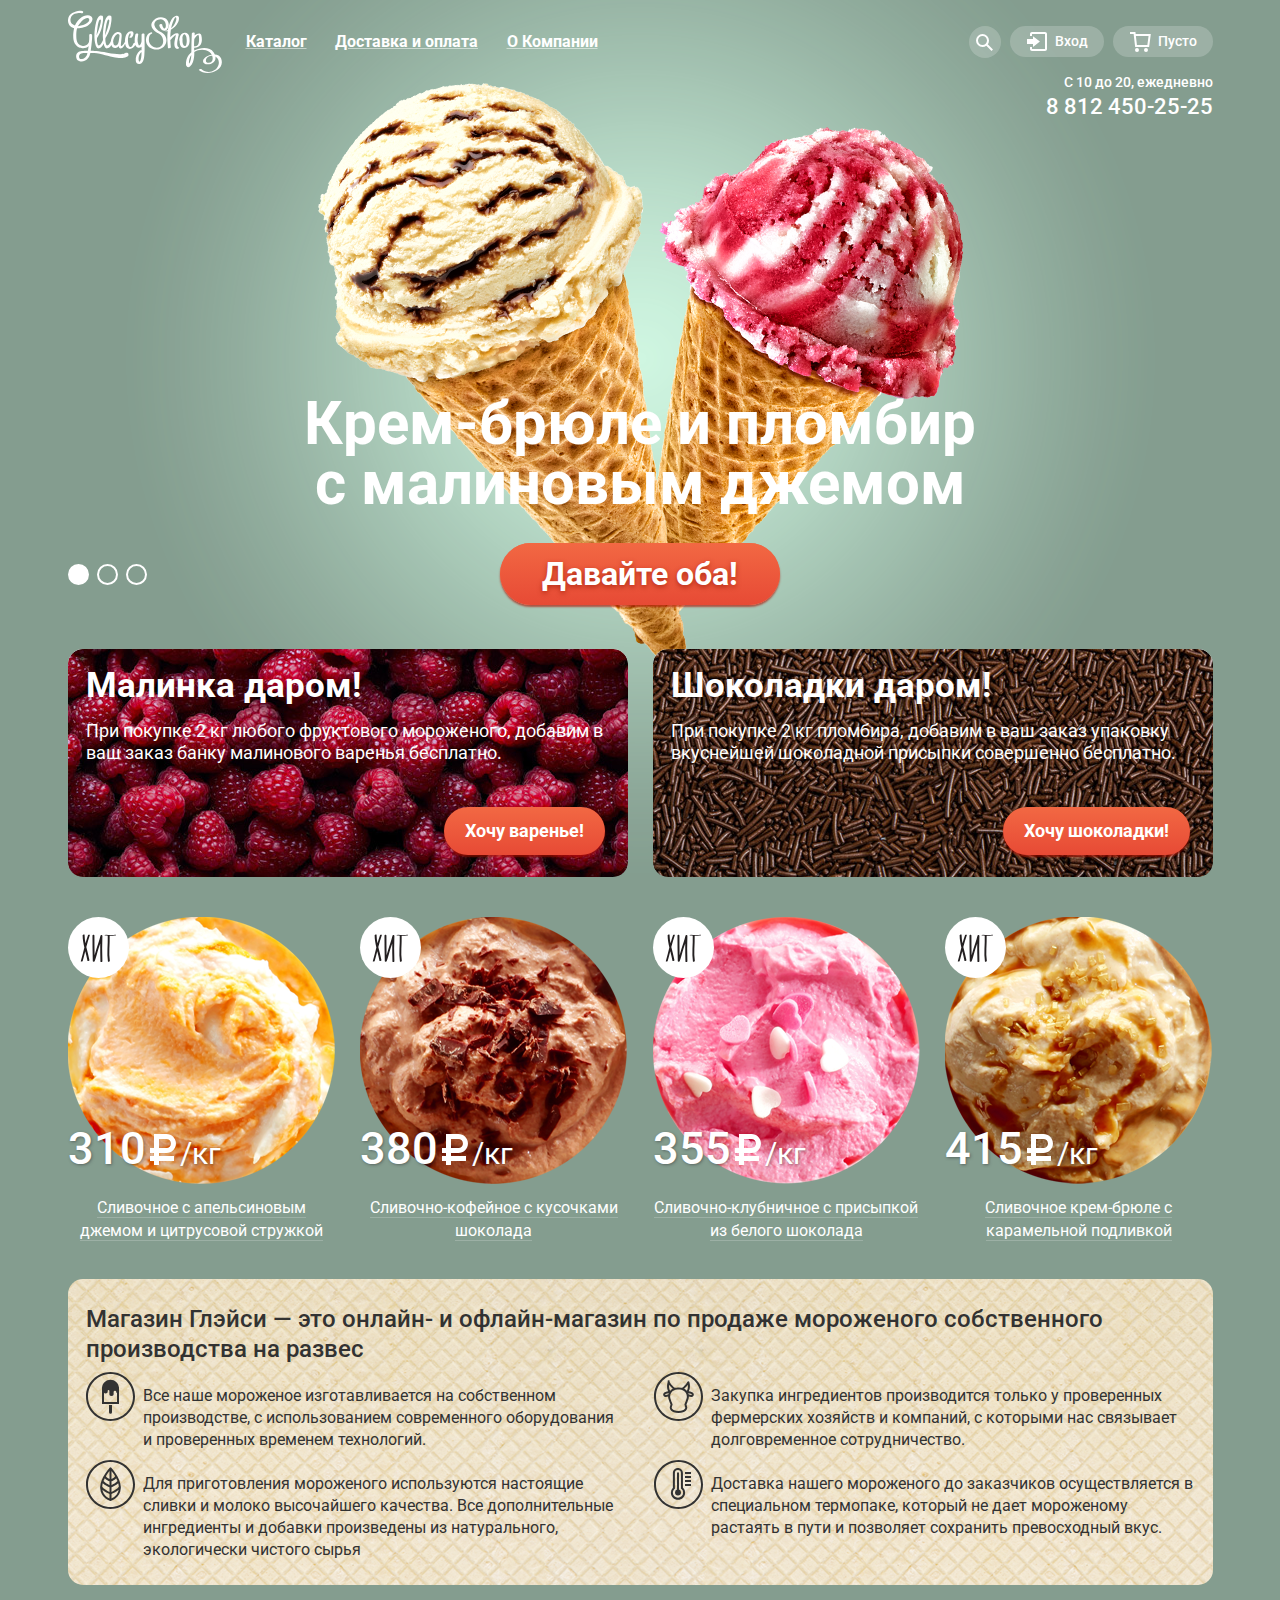
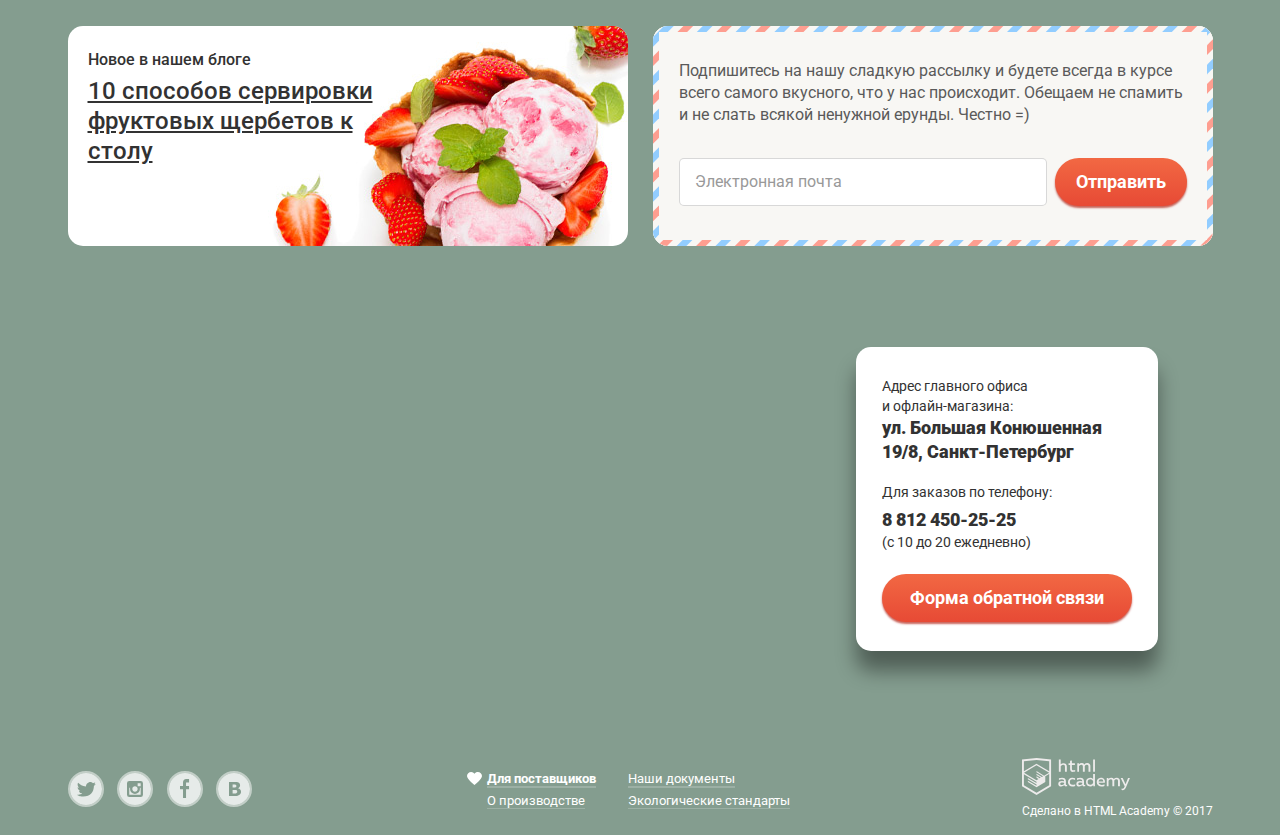
==== commit 06768245: "final styles to modal window on the index.html" ====
--- a/index.html
+++ b/index.html
@@ -40,7 +40,25 @@
                 <input type="search" name="navigation-search" id="search-input" placeholder="Что ищем?">
               </form>
             </li>
-  	  	    <li><a class="login" href="#">Вход</a></li>
+  	  	    <li><a class="login" href="#">Вход</a>
+              <form class="login-form" action="https://echo.htmlacademy.ru" method="post">
+                <p class="login-item">
+                  <label class="visuallyhidden" for="user-email">Логин</label>
+                  <input class="login-input" id="user-email" type="email" name="email" placeholder="Электронная почта">
+                </p>
+                <p class="login-item">
+                  <label class="visuallyhidden" for="user-password">Пароль</label>
+                  <input class="login-input" id="user-password" type="password" name="password" placeholder="Пароль">
+                </p>
+                <div class="login-group">
+                  <div class="login-link-group">
+                    <a class="restore" href="#">Забыли пароль?</a>
+                    <a class="signup" href="#">Новая регистрация</a>
+                  </div>
+                  <button class="button login-button" type="submit">Войти</button>
+                </div>
+              </form>
+            </li>
   	  	    <li><a class="cart" href="#">Пусто</a><span class="visuallyhidden">Корзина</span></li>
   	      </ul>
   	    </nav>
@@ -193,42 +211,27 @@
         <div class="contact-item-group">
           <div class="contact-item">
             <label for="name-field" class="visuallyhidden">Ваше имя:</label>
-            <input id="name-field" type="text" name="name" value="" placeholder="Как вас зовут?">
+            <input class="contact-item-input" id="name-field" type="text" name="name" value="" placeholder="Как вас зовут?">
           </div>
           <div class="contact-item">
             <label for="email-field" class="visuallyhidden">Ваш e-mail:</label>
-            <input id="email-field" type="text" name="email" value="" placeholder="Ваша почта для ответа?">
+            <input class="contact-item-input"id="email-field" type="text" name="email" value="" placeholder="Ваша почта для ответа?">
           </div>
         </div>
         <div class="contact-item">
           <label for="comment-field" class="visuallyhidden">Текст письма:</label>
-          <textarea id="comment-field" name="comment" rows="5" placeholder="Напишите что-нибудь..."></textarea>
+          <textarea id="comment-field" name="comment" rows="7" placeholder="Напишите что-нибудь..."></textarea>
         </div>
         <button class="button modal-button" type="submit">Отправить</button>
       </form>
       <button class="modal-close" type="button">Закрыть</button>
     </section>
 
-    <section class="modal-login">
-      <h2 class="visuallyhidden">Личный кабинет</h2>
-      <form class="login-form" action="https://echo.htmlacademy.ru" method="post">
-        <p>
-          <label class="visuallyhidden" for="user-email">Логин</label>
-          <input class="login-input" id="user-email" type="email" name="email" placeholder="Электронная почта">
-        </p>
-        <p>
-          <label class="visuallyhidden" for="user-password">Пароль</label>
-          <input class="login-input" id="user-password" type="password" name="password" placeholder="Пароль">
-        </p>
-        <a class="restore" href="#">Забыли пароль?</a>
-        <a class="signup" href="#">Новая регистрация</a>
-        <button class="button" type="submit">Войти</button>
-      </form>
-    </section>
-
     </div>
   </div>
 
+  <script src="js/script.js"></script>
+
   </body>
 
 </html>--- a/css/style.css
+++ b/css/style.css
@@ -18,6 +18,10 @@
   transition: background-image 0.5s ease, background-color 0.5s ease;
 }
 
+.site-wrapper-inner {
+  background-color: #849d8f;
+}
+
 .site-wrapper::before,
 .site-wrapper::after {
   content: "";
@@ -218,7 +222,11 @@
 }
 
 .site-navigation li:hover .sub-menu,
-.site-navigation li:focus-within .sub-menu {
+.site-navigation li:focus-within .sub-menu,
+.user-navigation li:first-child:hover .nav-search,
+.user-navigation li:first-child:focus-within .nav-search,
+.user-navigation li:nth-child(2):hover .login-form,
+.user-navigation li:nth-child(2):focus-within .login-form {
   display: block;
 }
 
@@ -239,7 +247,8 @@
   color: #fff;
 }
 
-.user-navigation li:first-child {
+.user-navigation li:first-child,
+.user-navigation li:nth-child(2) {
   position: relative;
 }
 
@@ -295,11 +304,6 @@
   color: #999999;
 }
 
-.user-navigation li:first-child:hover .nav-search,
-.user-navigation li:first-child:focus-within .nav-search {
-  display: block;
-}
-
 .user-navigation .login {
   display: block;
   position: relative;
@@ -308,6 +312,43 @@
 
   background-color: rgba(255, 255, 255, 0.2);
   border-radius: 25px;
+}
+
+.login-form {
+  display: none;
+  position: absolute;
+
+  z-index: 10;
+  top: 35px;
+  right: 16px;
+  width: 277px;
+
+  padding: 20px 15px 20px 20px;
+
+  background-color: #f8f7f4;
+
+  box-shadow: 0px 20px 20px 0px rgba(0, 0, 0, 0.4); 
+  border-radius: 5px;
+  box-sizing: border-box;
+}
+
+.login-item {
+  margin: 0;
+  margin-bottom: 20px;
+}
+
+.login-item input::placeholder {
+  color: #999999;
+}
+
+.login-input {
+  box-sizing: border-box;
+  width: 241px;
+
+  padding: 12px;
+
+  border: 1px solid rgba(178, 178, 178, 0.5);
+  border-radius: 5px;
 }
 
 .user-navigation .login::before {
@@ -335,6 +376,30 @@
   background-image: url("../img/entrance-hover.svg");
   background-repeat: no-repeat;
   background-position: 0 0;
+}
+
+.login-group {
+  display: flex;
+}
+
+.login-link-group {
+  order: 1;
+  display: flex;
+  flex-wrap: wrap;
+  flex-direction: column;
+}
+
+.login-link-group a {
+  color: #323232;
+  font-weight: 400;
+  font-size: 13px;
+  line-height: 21px;
+
+  text-decoration: underline;
+}
+
+.login-button {
+  margin-right: 27px;
 }
 
 .user-navigation .cart {
@@ -728,7 +793,8 @@
   text-decoration: underline;
 }
 
-.article-title:hover {
+.article-title:hover,
+.login-link-group a:hover {
   color: #e84d37;
 }
 
@@ -902,9 +968,6 @@
 .social-button svg:active {
   fill: rgba(255, 255, 255, 0.7);
 }
-
-
-
 
 .footer-suppliers {
   display: flex;
@@ -993,6 +1056,149 @@
   fill: #edebeb;
 }
 
+/* Modal form */
+
+@keyframes bounce {
+  0% {
+    transform: translateY(-2000px);
+  }
+
+  100% {
+    transform: translateY(0);
+  }
+}
+
+@keyframes shake {
+  0%,
+  100% {
+    transform: translateX(0);
+  }
+
+  10%,
+  30%,
+  50%,
+  70%,
+  90% {
+    transform: translateX(-10px);
+  }
+
+  20%,
+  40%,
+  60%,
+  80% {
+    transform: translateX(10px);
+  }
+}
+
+.modal {
+  display: none;
+
+  position: fixed;
+  top: 180px;
+  left: 50%;
+  margin-left: -239px;
+
+  width: 478px;
+  padding: 15px 25px 26px;
+
+  background-color: #f8f7f4;
+  border-radius: 5px;
+  box-sizing: border-box;
+  box-shadow:  0px 0px 0px 9999px rgba(0, 0, 0, 0.5);
+}
+
+.modal-show {
+  display: block;
+
+  animation: bounce 0.6s;
+}
+
+.modal-error {
+  animation: shake 0.6s;
+}
+
+.modal-close {
+  position: absolute;
+  top: 15px;
+  right: 15px;
+
+  width: 18px;
+  height: 17px;
+
+  font-size: 0;
+
+  background-color: transparent;
+  background-image: url("../img/cross-big.svg");
+  background-repeat: no-repeat;
+  border: 0;
+
+  cursor: pointer;
+}
+
+.contact-us {
+  margin: 0;
+  margin-bottom: 20px;
+
+  font-size: 24px;
+  font-weight: 500;
+  line-height: 28px;
+
+  color: #323232;
+}
+
+.contact-item input::placeholder,
+.contact-item textarea::placeholder {
+  color: #999999;
+}
+
+.contact-item {
+  margin-bottom: 22px;
+}
+
+.contact-item-input {
+  box-sizing: border-box;
+  width: 267px;
+
+  padding: 11px 15px;
+
+  border: 1px solid rgba(178, 178, 178, 0.5);
+  border-radius: 5px;
+}
+
+.contact-item textarea {
+  width: 100%;
+  box-sizing: border-box;
+
+  padding: 10px 15px;
+
+  border: 1px solid rgba(178, 178, 178, 0.5);
+  border-radius: 5px;
+}
+
+.contact-item-input:hover,
+.contact-item textarea:hover,
+.login-input:hover {
+  box-shadow: 0 0 0 2px rgba(154, 154, 154, 0.5) inset;
+}
+
+.contact-item-input:focus,
+.contact-item textarea:focus,
+.login-input:focus {
+  outline: none;
+  box-shadow: 0 0 0 2px rgba(46, 136, 228, 0.5) inset;
+}
+
+.modal-button {
+  float: right;
+}
+
+/* Styles for catalog.html */
+
+
+
+
+
+
 
 
 
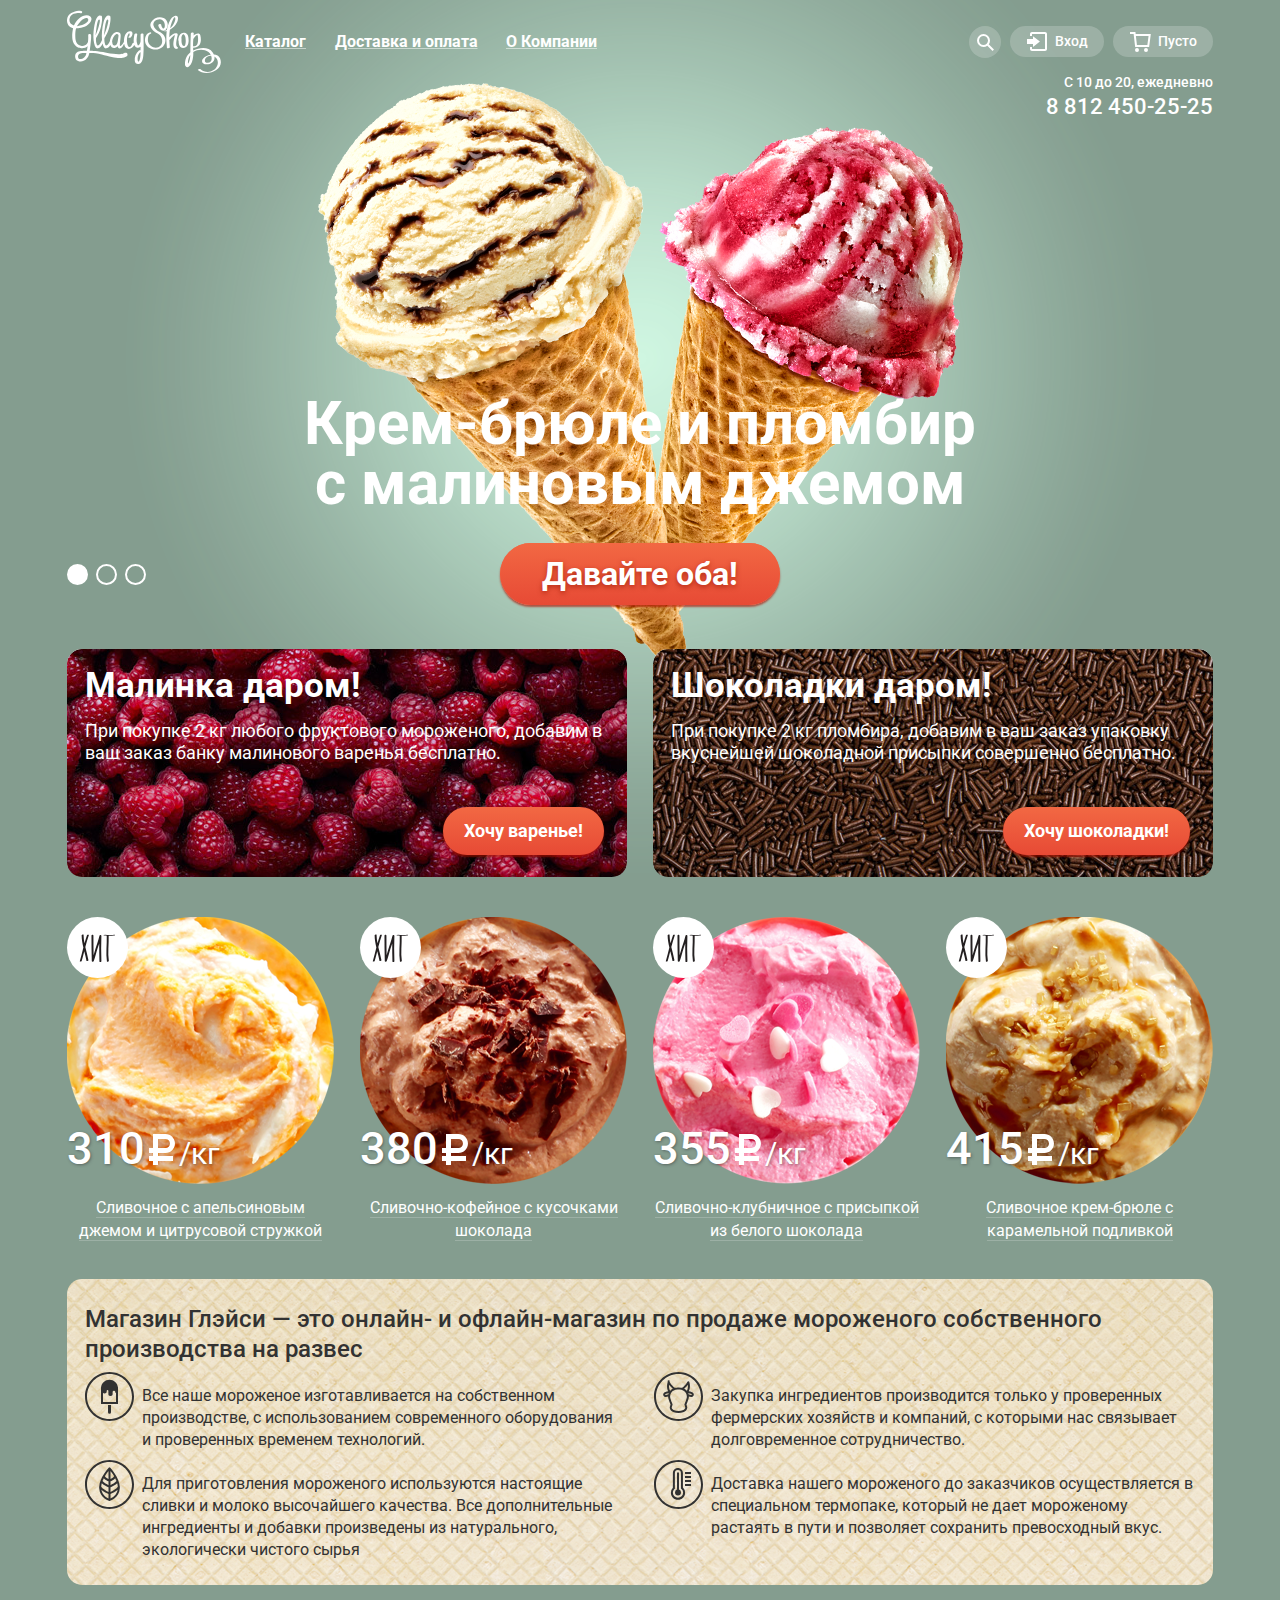
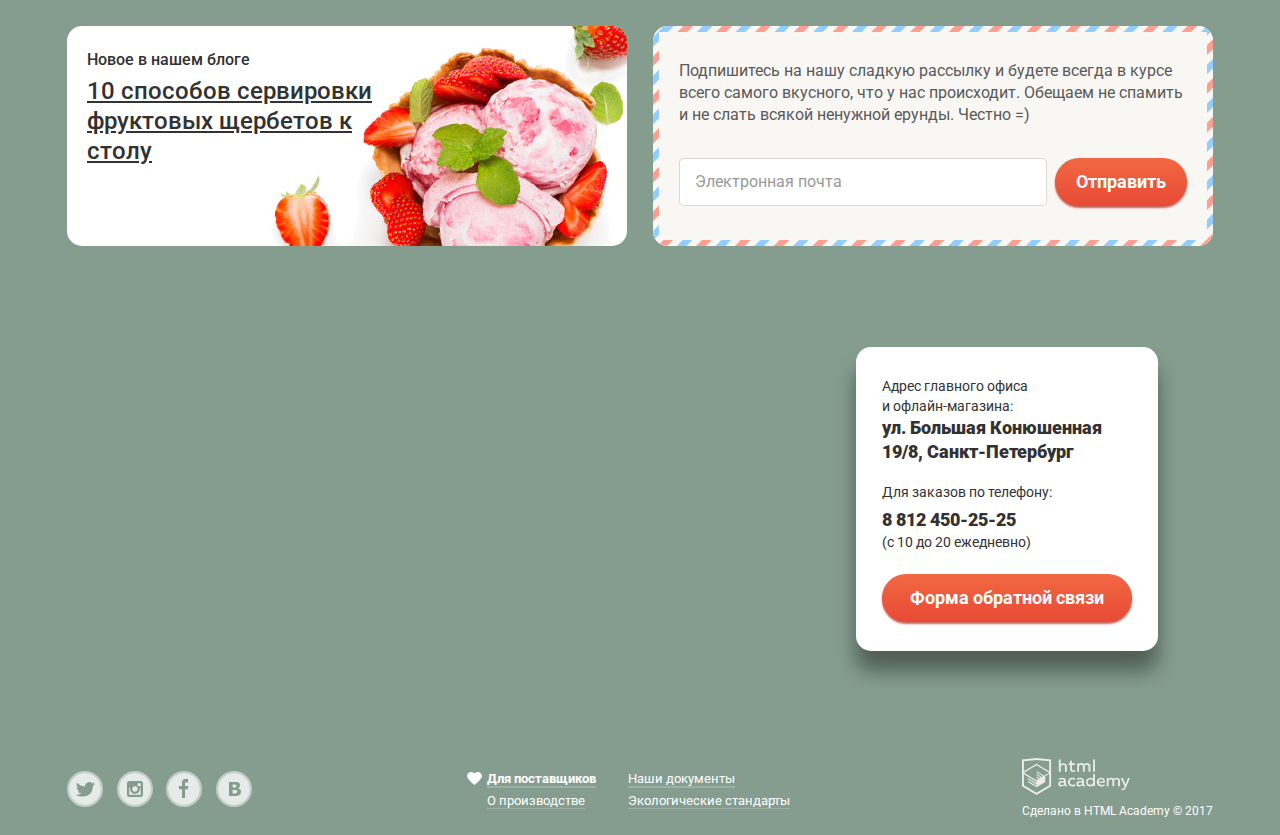
==== commit 479cc939: "added style to the form and the catalog list" ====
--- a/index.html
+++ b/index.html
@@ -22,7 +22,7 @@
   	        	<ul class="sub-menu">
   	        		<li><a class="sub-menu-header" href="#">Новинки</a>
   	        			<ul class="sub-menu-list">
-  	        				<li class="sub-menu-item"><a href="#">Сливочное</a></li>
+  	        				<li class="sub-menu-item"><a href="catalog.html">Сливочное</a></li>
   	        				<li class="sub-menu-item"><a href="#">Щербеты</a></li>
   	        				<li class="sub-menu-item"><a href="#">Фруктовый лед</a></li>
   	        				<li class="sub-menu-item"><a href="№">Мелорин</a></li>
@@ -64,7 +64,7 @@
   	    </nav>
   		</header>
 
-      <main>
+      <main class="main-content">
 
           <div class="contact-details">
             <p class="open-hours">С 10 до 20, ежедневно</p>
--- a/css/style.css
+++ b/css/style.css
@@ -38,9 +38,8 @@
 }
 
  .container {
-  width: 1145px;
+  width: 1200px;
   margin: 0 auto;
-  padding: 0 20px 0;
 }
 
 a {
@@ -80,6 +79,10 @@
   box-shadow: 0px 2px 2px 0px rgba(172, 16, 0, 1) inset;
 }
 
+.main-header {
+  padding: 0 27px 0;
+}
+
 .header-logo {
   display: block;
 
@@ -108,6 +111,7 @@
   display: flex;
   flex-wrap: wrap;
   justify-content: space-between;
+  align-items: center;
 
   width: 380px;
 
@@ -138,7 +142,7 @@
 .sub-menu-list a {
   display: block;
 
-  padding: 4px 10px 7px 19px;
+  padding: 7px 10px 7px 19px;
 
   font-weight: 400;
   font-size: 14px;
@@ -151,7 +155,6 @@
   display: block;
 
   padding: 0 10px 11px 19px;
-  margin-bottom: 6px;
 
   font-size: 14px;
   line-height: 16px;
@@ -159,10 +162,6 @@
   color: #323232;
 
   border-bottom: 1px solid rgba(0, 0, 0, 0.2);
-}
-
-.sub-menu-item {
-  margin-bottom: 4px;
 }
 
 .sub-menu-list a:hover {
@@ -211,7 +210,7 @@
   box-shadow: 0px 2px 1px 0px rgba(105, 105, 105, 1) inset; 
 }
 
-.site-navigation-item .active {
+.site-navigation-item.active {
   padding: 7px 14px;
 
   color: #fff;
@@ -239,6 +238,10 @@
   width: 244px;
 }
 
+.user-navigation-inner {
+  width: 261px;
+}
+
 .user-navigation a {
   font-size: 14px;
   line-height: 16px;
@@ -427,9 +430,13 @@
   background-position: 0 0;
 }
 
+.main-content {
+  padding: 0 27px 0;
+}
+
 .contact-details {
   text-align: right;
-  padding-left: 920px;
+  margin-left: auto;
 }
 
 .open-hours,
@@ -919,7 +926,7 @@
   display: flex;
   align-items: center;
 
-  padding: 15px 0;
+  padding: 15px 27px;
 }
 
 .footer-social {
@@ -1194,6 +1201,494 @@
 
 /* Styles for catalog.html */
 
+.catalog-navigation {
+  display: flex;
+  align-items: flex-end;
+
+  margin-bottom: 3px;
+  padding: 0 27px 0;
+}
+
+.breadcrumbs {
+  display: flex;
+  flex-wrap: wrap;
+
+  list-style: none;
+  margin: 0;
+  padding: 0;
+
+  font-size: 14px;
+  line-height: 20px;
+  font-weight: 400;
+}
+
+.breadcrumbs a {
+  color: #fff;
+
+  text-decoration: underline solid rgba(255, 255, 255, 0.5);
+}
+
+.breadcrumbs li {
+  position: relative;
+
+  margin-right: 20px;
+}
+
+.breadcrumbs li:last-child {
+  margin-right: 0;
+}
+
+/*.breadcrumbs li:after {
+  content: "";
+
+  position: absolute;
+  top: 3px;
+  right: 5px;
+
+  width: 8px;
+  height: 12px;
+
+  background-image: url("../img/icon-right-small.svg");
+  background-repeat: no-repeat;
+  background-position: 0 0;
+}*/
+
+.contact-details-inner {
+  order: 1;
+}
+
+.catalog-title {
+  margin: 0 0 25px 27px;
+  padding-right: 200px;
+
+  font-size: 35px;
+  line-height: 41px;
+}
+
+.search-form {
+  display: flex;
+  flex-wrap: wrap;
+  justify-content: space-between;
+
+  padding: 0 312px 0 27px;
+  margin-bottom: 32px;
+}
+
+.search-form fieldset {
+  border: none;
+
+  padding: 0;
+  margin: 0;
+  margin-bottom: 15px;
+}
+
+.search-form fieldset:nth-child(4) {
+  margin-bottom: 0;
+}
+
+.search-form legend {
+  margin-bottom: 7px;
+  margin-left: 17px;
+
+  font-size: 14px;
+  line-height: 16px;
+  font-weight: 400;
+}
+
+.search-radio-list,
+.search-checkbox-list {
+  display: flex;
+  flex-wrap: nowrap;
+  justify-content: space-between;
+
+  list-style: none;
+  margin: 0;
+  padding: 0;
+}
+
+.search-option label {
+  position: relative;
+
+  font-weight: 400;
+  line-height: 18px;
+  padding-left: 32px;
+
+  cursor: pointer; 
+}
+
+.search-option label:before {
+  content: "";
+
+  position: absolute;
+}
+
+.search-option-radio label::before {
+  top: -2px;
+  left: 0px;
+
+  width: 22px;
+  height: 22px;
+
+  background-image: url("../img/radio-off.svg");
+  background-repeat: no-repeat;
+
+  opacity: 0.8;
+}
+
+.search-option-radio input:checked + label::before {
+  content: "";
+
+  position: absolute;
+  top: -2px;
+  left: 0px;
+
+  width: 22px;
+  height: 22px;
+
+  background-color: transparent;
+  background-image: url("../img/radio-on.svg");
+  background-repeat: no-repeat;
+
+  opacity: 0.8;
+}
+
+.search-option-checkbox label::before {
+  top: 0px;
+  left: 1px;
+
+  width: 20px;
+  height: 20px;
+
+  background-image: url("../img/checkbox-off.svg");
+  background-repeat: no-repeat;
+
+  opacity: 0.8;
+}
+
+.search-option-checkbox input:checked + label::before {
+  content: "";
+
+  position: absolute;
+  top: 0px;
+  left: 1px;
+
+  width: 24px;
+  height: 20px;
+
+  background-image: url("../img/checkbox-on.svg");
+  background-repeat: no-repeat;
+
+  opacity: 0.8;
+}
+
+.search-option-checkbox label:hover::before,
+.search-option-checkbox input:checked + label:hover::before,
+.search-option-radio label:hover::before,
+.search-option-radio input:checked + label:hover::before {
+  opacity: 1;
+}
+
+.search-option-checkbox input:disabled + label::before,
+.search-option-radio input:disabled + label::before {
+  opacity: 0.4;
+}
+
+.select {
+  width: 187px;
+  height: 36px;
+
+  padding-left: 7px;
+
+  background: url("../img/select-arrow.svg") no-repeat 92% rgba(255, 255, 255, 0.2);
+  overflow: hidden;
+  border-radius: 25px;
+}
+
+.select select {
+  width: 210px;
+  height: 36px;
+
+
+  font-size: 16px;
+  line-height: 18px;
+  color: #fff;
+
+  background-color: transparent;
+  border: none;
+}
+
+.range-filter {
+  width: 218px;
+}
+
+.range-controls {
+  position: relative;
+  height: 36px;
+
+  padding-top: 16px;
+  padding-right: 21px;
+  padding-left: 21px;
+
+  background-color: rgba(255, 255, 255, 0.2);
+  border-radius: 25px;
+  box-sizing: border-box;
+}
+
+.scale {
+  height: 4px;
+  background-color: rgba(234, 234, 234, 0.5);
+}
+
+.bar {
+  height: 4px;
+  width: 55%;
+
+  margin-left: 23px;
+
+  background-color: #eaeaea;
+}
+
+.toggle {
+  position: absolute;
+
+  width: 20px;
+  height: 22px;
+
+  cursor: pointer;
+}
+
+.toggle-min {
+  top: 9px;
+  left: 15%;
+}
+
+.toggle-max {
+  top: 9px;
+  left: 60%;
+}
+
+.toggle:hover {
+  transform: scale(1.1);
+}
+
+.search-radio-list {
+  width: 386px;
+
+  padding: 7px 15px;
+
+  background-color: rgba(255, 255, 255, 0.2);
+  border-radius: 25px;
+}
+
+.search-checkbox-list {
+  width: 667px;
+
+  padding: 7px 20px 7px 16px;
+
+  background-color: rgba(255, 255, 255, 0.2);
+  border-radius: 25px;
+}
+
+.apply-button {
+  align-self: flex-end;
+  padding: 8px 28px;
+
+  font-family: 'Roboto', Arial, sans-serif;
+  font-weight: 400;
+  font-size: 16px;
+  line-height: 18px;
+  text-align: center;
+  text-decoration: none;
+  color: #fff;
+  vertical-align: middle;
+
+  background-color: rgba(255, 255, 255, 0.2);
+  background-image: none;
+  box-shadow: none;
+  border: 2px solid #fff;
+  border-radius: 25px;
+
+  margin-left: auto;
+}
+
+.apply-button:hover {
+  color: #323232;
+  background-color: #fff;
+  background-image: none;
+  box-shadow: none;
+}
+
+.apply-button:active {
+  padding: 10px 30px;
+
+  color: #323232;
+  background-color: #eaeaea;
+  box-shadow: 0px 2px 2px 0px rgba(105, 105, 105, 1) inset; 
+  border: none;
+}
+
+.catalog {
+  margin-right: 13px;
+  margin-left: 13px;
+}
+
+.catalog-list {
+  display: flex;
+  flex-wrap: wrap;
+
+  list-style: none;
+  margin: 0;
+  margin-bottom: 51px;
+  padding: 0;
+}
+
+.catalog-item {
+  position: relative;
+
+  flex-basis: 293px;
+  display: flex;
+  flex-direction: column;
+
+  margin-bottom: 17px;
+
+  box-sizing: border-box;
+}
+
+.catalog-item h3 {
+  order: 1;
+
+  margin: 0;
+  margin-bottom: 14px;
+  padding: 0 19px;
+
+  text-align: center;
+}
+
+.catalog-name {
+  font-size: 16px;
+  font-weight: 400;
+
+  color: #fff;
+  border-bottom: 1px solid rgba(255, 255, 255, 0.2);
+}
+
+.catalog-name:hover,
+.catalog-name:active {
+  z-index: 3;
+
+  color: #ffbc9e;
+  border-bottom: 1px solid #ffbc9e;
+}
+
+.catalog-price {
+  position: absolute;
+  top: 200px;
+  z-index: 3;
+
+  margin-left: 5%;
+
+  line-height: 45px;
+
+  text-shadow: 1px 1px 3px rgba(49, 50, 53, 0.5); 
+}
+
+.catalog-photo {
+  margin-bottom: 13px;
+
+  margin-left: 5%;
+  margin-top: 2%;
+}
+
+.catalog-item-button {
+  z-index: 10;
+  display: none;
+
+  padding: 11px 18px;
+
+  font-weight: 400;
+}
+
+.catalog-item:hover .catalog-photo {
+  z-index: 2;
+  margin-bottom: 6px;
+}
+
+.catalog-item:hover .catalog-item-button,
+.catalog-item:hover .item-hover {
+  display: block;
+}
+
+.item-hover {
+  position: absolute;
+  display: none;
+  z-index: 1;
+
+  padding: 338px 46px 20px;
+
+  border-radius: 5px;
+  background-color: rgba(255, 255, 255, 0.2);
+  box-shadow: 0px 20px 20px 0px rgba(0, 0, 0, 0.4);
+}
+
+.pagination-list {
+  width: 190px;
+
+  display: flex;
+  flex-wrap: nowrap;
+  justify-content: space-between;
+  float: right;
+
+  list-style: none;
+  margin: 0;
+  padding: 0 14px;
+}
+
+.pagination-list a {
+  padding: 3px 9px;
+
+  line-height: 18px;
+  font-weight: 400;
+  color: #fff;
+
+  border-radius: 50%;
+}
+
+.pagination-list a:not(.pagination-next):hover,
+.pagination-list a:not(.pagination-back):hover {
+  background-color: rgba(255, 255, 255, 0.2);
+}
+
+.pagination-list a:not(.pagination-next):active,
+.pagination-list a:not(.pagination-back):active {
+  color: #000;
+  background-color: #fff;
+}
+
+.pagination-next {
+  background-color: transparent;
+  background-image: url("../img/next-button.svg");
+  background-repeat: no-repeat;
+  background-position: 11px 6px;
+}
+
+.pagination-back {
+  background-color: transparent;
+  background-image: url("../img/back-button.svg");
+  background-repeat: no-repeat;
+  background-position: 0px 6px;
+}
+
+.pagination-item .disabled {
+  opacity: 0.2;
+}
+
+.pagination-list .active a {
+  color: #000;
+  background-color: #fff;
+}
+
+
+
 
 
 
